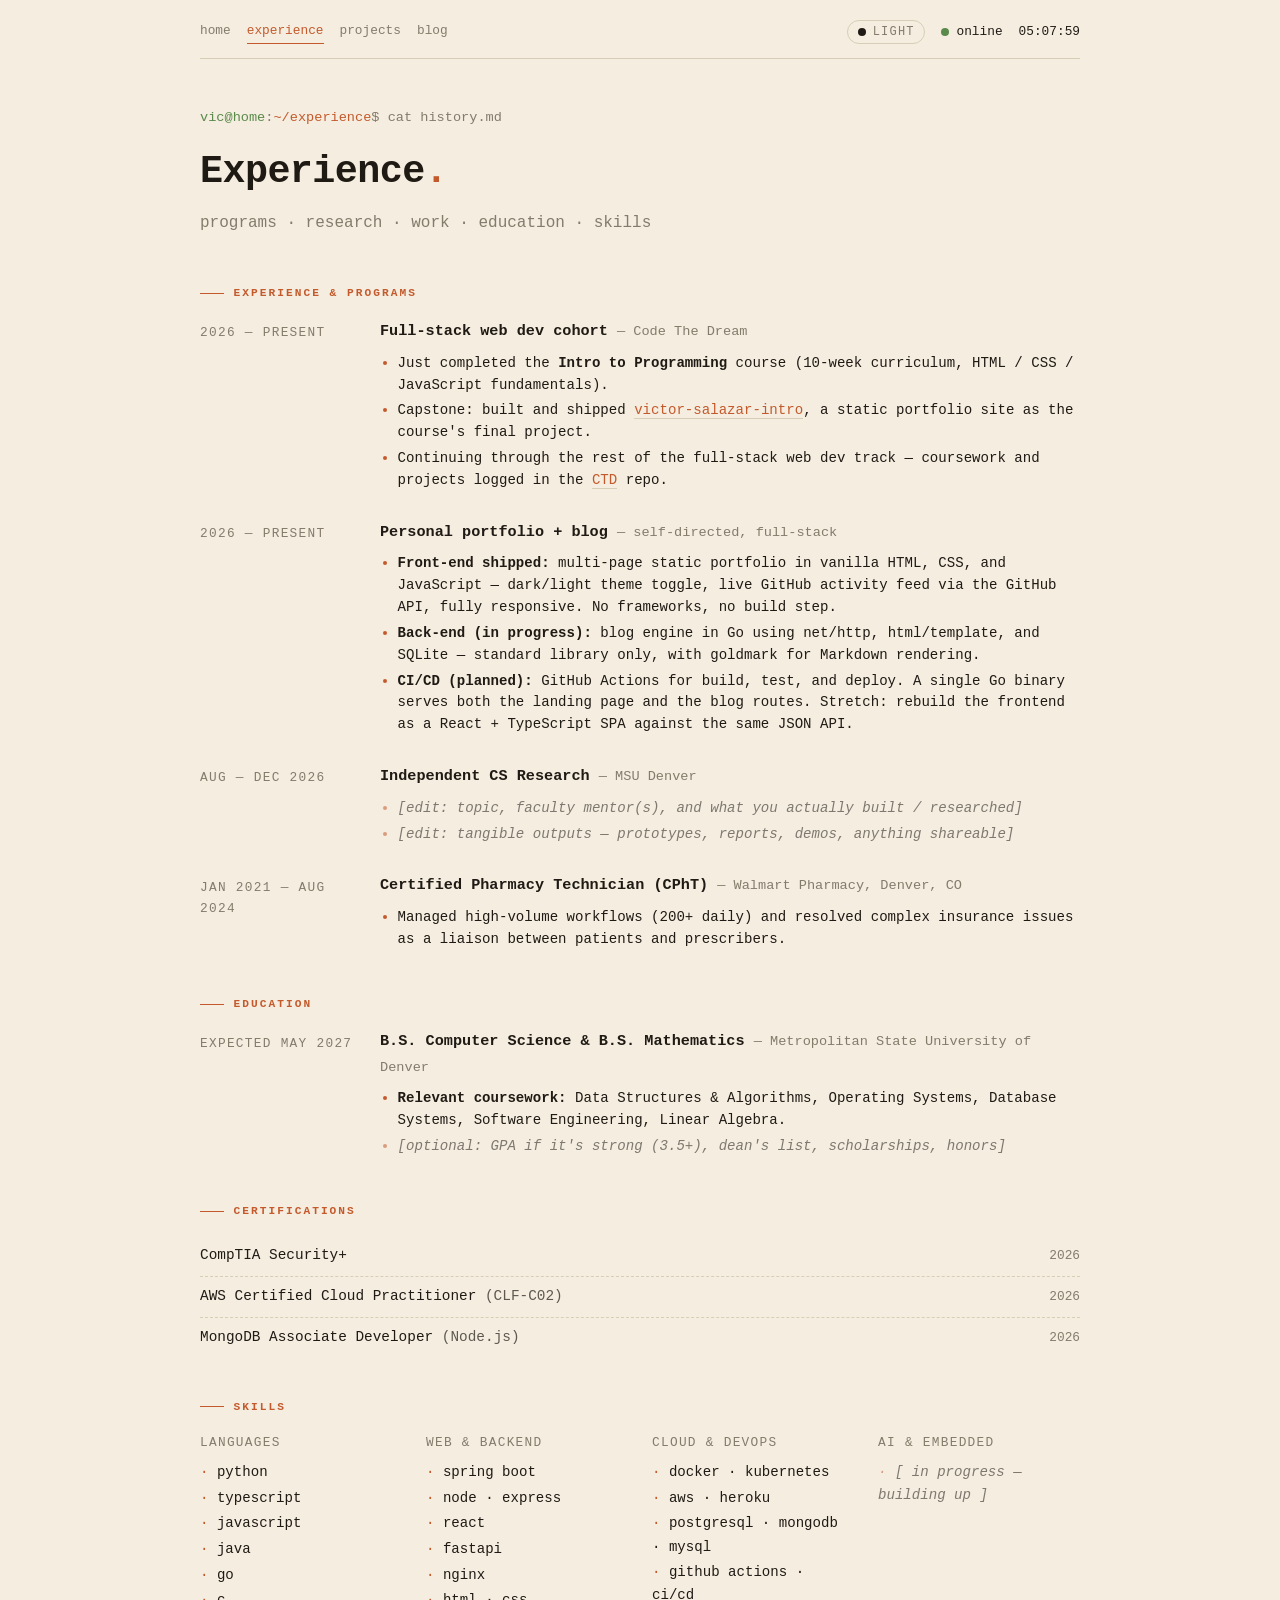
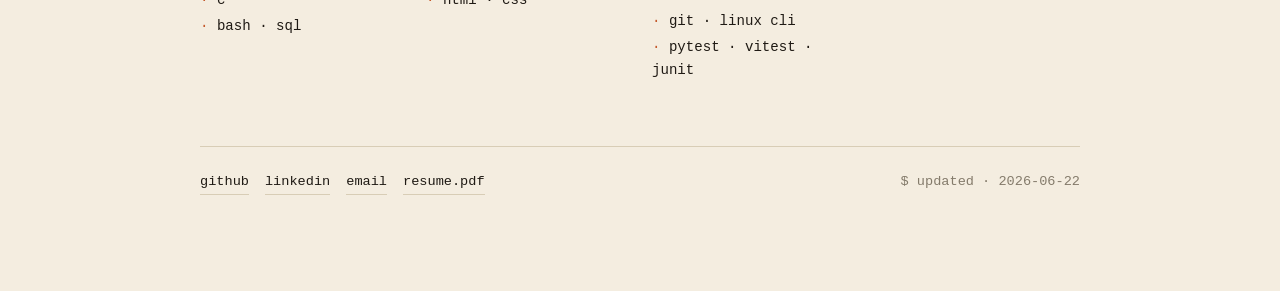
==== landing/experience.html @ f4e29e1d "feat(deploy): ship seed + post binaries and landing pages on every deploy Three additions to the dep" ====
<!doctype html>
<html lang="en">
<head>
<meta charset="utf-8">
<meta name="viewport" content="width=device-width,initial-scale=1">
<title>Victor Salazar — experience</title>
<meta name="description" content="Victor Salazar — experience, programs, research, education, certifications, and skills.">
<script>
  (function() {
    var saved = localStorage.getItem('theme');
    var sys = window.matchMedia && window.matchMedia('(prefers-color-scheme: dark)').matches ? 'dark' : 'light';
    document.documentElement.setAttribute('data-theme', saved || sys);
  })();
</script>
<link rel="stylesheet" href="styles.css">
</head>
<body>

<div class="topbar">
  <nav class="page-nav">
    <a href="index.html">home</a>
    <a href="experience.html" class="active">experience</a>
    <a href="projects.html">projects</a>
    <a href="https://blog.vics.codes">blog</a>
  </nav>
  <div class="spacer"></div>
  <button class="toggle" id="theme-toggle"><span class="dot"></span><span id="theme-label">light</span></button>
  <span class="live">online</span>
  <span id="clock">--:--:--</span>
</div>

<main>
  <header>
    <p class="prompt-row"><span class="g">vic@home</span>:<span class="b">~/experience</span>$ cat history.md</p>
    <h1>Experience<span class="dot-end">.</span></h1>
    <p class="tagline">programs · research · work · education · skills</p>
  </header>

  <section>
    <h2>experience &amp; programs</h2>
    <div class="exp-list">

      <div class="exp-item">
        <div class="exp-when">2026 — present</div>
        <div class="exp-body">
          <div class="exp-title">Full-stack web dev cohort <span class="exp-org">— Code The Dream</span></div>
          <ul class="exp-bullets">
            <li>Just completed the <strong>Intro to Programming</strong> course (10-week curriculum, HTML / CSS / JavaScript fundamentals).</li>
            <li>Capstone: built and shipped <a href="https://github.com/victor0302/victor-salazar-intro" target="_blank" rel="noopener">victor-salazar-intro</a>, a static portfolio site as the course's final project.</li>
            <li>Continuing through the rest of the full-stack web dev track — coursework and projects logged in the <a href="https://github.com/victor0302/CTD" target="_blank" rel="noopener">CTD</a> repo.</li>
          </ul>
        </div>
      </div>

      <div class="exp-item">
        <div class="exp-when">2026 — present</div>
        <div class="exp-body">
          <div class="exp-title">Personal portfolio + blog <span class="exp-org">— self-directed, full-stack</span></div>
          <ul class="exp-bullets">
            <li><strong>Front-end shipped:</strong> multi-page static portfolio in vanilla HTML, CSS, and JavaScript — dark/light theme toggle, live GitHub activity feed via the GitHub API, fully responsive. No frameworks, no build step.</li>
            <li><strong>Back-end (in progress):</strong> blog engine in Go using <code>net/http</code>, <code>html/template</code>, and SQLite — standard library only, with goldmark for Markdown rendering.</li>
            <li><strong>CI/CD (planned):</strong> GitHub Actions for build, test, and deploy. A single Go binary serves both the landing page and the blog routes. Stretch: rebuild the frontend as a React + TypeScript SPA against the same JSON API.</li>
          </ul>
        </div>
      </div>

      <div class="exp-item">
        <div class="exp-when">Aug — Dec 2026</div>
        <div class="exp-body">
          <div class="exp-title">Independent CS Research <span class="exp-org">— MSU Denver</span></div>
          <ul class="exp-bullets">
            <li class="placeholder">[edit: topic, faculty mentor(s), and what you actually built / researched]</li>
            <li class="placeholder">[edit: tangible outputs — prototypes, reports, demos, anything shareable]</li>
          </ul>
        </div>
      </div>

      <div class="exp-item">
        <div class="exp-when">Jan 2021 — Aug 2024</div>
        <div class="exp-body">
          <div class="exp-title">Certified Pharmacy Technician (CPhT) <span class="exp-org">— Walmart Pharmacy, Denver, CO</span></div>
          <ul class="exp-bullets">
            <li>Managed high-volume workflows (200+ daily) and resolved complex insurance issues as a liaison between patients and prescribers.</li>
          </ul>
        </div>
      </div>

    </div>
  </section>

  <section>
    <h2>education</h2>
    <div class="exp-list">
      <div class="exp-item">
        <div class="exp-when">expected May 2027</div>
        <div class="exp-body">
          <div class="exp-title">B.S. Computer Science &amp; B.S. Mathematics <span class="exp-org">— Metropolitan State University of Denver</span></div>
          <ul class="exp-bullets">
            <li><strong>Relevant coursework:</strong> Data Structures &amp; Algorithms, Operating Systems, Database Systems, Software Engineering, Linear Algebra.</li>
            <li class="placeholder">[optional: GPA if it's strong (3.5+), dean's list, scholarships, honors]</li>
          </ul>
        </div>
      </div>
    </div>
  </section>

  <section>
    <h2>certifications</h2>
    <ul class="cert-list">
      <li>
        <span>CompTIA Security+</span>
        <span class="when">2026</span>
      </li>
      <li>
        <span>AWS Certified Cloud Practitioner <span style="opacity:.7;">(CLF-C02)</span></span>
        <span class="when">2026</span>
      </li>
      <li>
        <span>MongoDB Associate Developer <span style="opacity:.7;">(Node.js)</span></span>
        <span class="when">2026</span>
      </li>
    </ul>
  </section>

  <section>
    <h2>skills</h2>
    <div class="skills-grid">
      <div class="skill-col">
        <h3>languages</h3>
        <ul>
          <li>python</li>
          <li>typescript</li>
          <li>javascript</li>
          <li>java</li>
          <li>go</li>
          <li>c</li>
          <li>bash · sql</li>
        </ul>
      </div>
      <div class="skill-col">
        <h3>web &amp; backend</h3>
        <ul>
          <li>spring boot</li>
          <li>node · express</li>
          <li>react</li>
          <li>fastapi</li>
          <li>nginx</li>
          <li>html · css</li>
        </ul>
      </div>
      <div class="skill-col">
        <h3>cloud &amp; devops</h3>
        <ul>
          <li>docker · kubernetes</li>
          <li>aws · heroku</li>
          <li>postgresql · mongodb · mysql</li>
          <li>github actions · ci/cd</li>
          <li>git · linux cli</li>
          <li>pytest · vitest · junit</li>
        </ul>
      </div>
      <div class="skill-col">
        <h3>ai &amp; embedded</h3>
        <ul>
          <li class="placeholder">[ in progress — building up ]</li>
        </ul>
      </div>
    </div>
  </section>

  <footer>
    <a href="https://github.com/victor0302" target="_blank" rel="noopener">github</a>
    <a href="#">linkedin</a>
    <a href="mailto:victorsalazar.01.vv@gmail.com">email</a>
    <a href="#">resume.pdf</a>
    <span style="margin-left:auto;">$ updated · 2026-06-22</span>
  </footer>
</main>

<script src="shared.js"></script>
</body>
</html>
---- landing/styles.css ----
:root {
  --bg: #f4ede0; --panel: #eee5d3;
  --fg: #1f1a14; --dim: #847b6b; --rule: #d8cdb6;
  --accent: #c45a2c; --green: #5a8a4a;
  --hash: #8a4ab0;
  --c-python:#3a7bb8; --c-go:#00928b; --c-bash:#5a8a4a;
  --c-web:#c95a2c; --c-sec:#8a4ab0; --c-misc:#b88a1c;
  --c-java:#a06640; --c-c:#6a737d;
}
[data-theme="dark"] {
  --bg: #000000; --panel: #141414;
  --fg: #ece2cf; --dim: #8a7e6e; --rule: #262626;
  --accent: #e07b5a; --green: #8eb86c;
  --hash: #b58ad8;
  --c-python:#5a9bd8; --c-go:#2dc3bb; --c-bash:#8eb86c;
  --c-web:#e07b5a; --c-sec:#b58ad8; --c-misc:#e6c060;
  --c-java:#c08560; --c-c:#9099a3;
}
* { box-sizing: border-box; }
html, body { margin: 0; padding: 0; }
body {
  background: var(--bg); color: var(--fg);
  font-family: "JetBrains Mono","IBM Plex Mono",ui-monospace,monospace;
  font-size: 14px; line-height: 1.65;
  min-height: 100vh; padding: 1.25rem 1.5rem 6rem;
  transition: background-color .25s ease, color .25s ease;
}

/* ─── topbar ─────────────────────────────────────────────────── */
.topbar {
  max-width: 880px; margin: 0 auto 3rem;
  display: flex; align-items: center; gap: 1rem; flex-wrap: wrap;
  font-size: .8rem; color: var(--dim);
  border-bottom: 1px solid var(--rule); padding-bottom: .85rem;
}
.topbar a { color: var(--dim); text-decoration: none; }
.topbar a:hover { color: var(--accent); }
.topbar .spacer { flex: 1; }

.page-nav { display: flex; gap: 1rem; }
.page-nav a {
  border-bottom: 1px solid transparent;
  padding-bottom: 1px;
  transition: color .15s ease, border-color .15s ease;
}
.page-nav a:hover { color: var(--fg); }
.page-nav a.active {
  color: var(--accent);
  border-color: var(--accent);
}

.live { display: inline-flex; align-items: center; gap: .45rem; color: var(--fg); font-weight: 500; }
.live::before {
  content:""; width:8px; height:8px; border-radius:50%;
  background: var(--green); animation: pulse 1.8s infinite;
}
@keyframes pulse {
  0%,100% { box-shadow: 0 0 0 0 #5a8a4a80; }
  50%     { box-shadow: 0 0 0 6px #5a8a4a00; }
}
#clock { font-variant-numeric: tabular-nums; color: var(--fg); }
.toggle {
  background: none; border: 1px solid var(--rule); color: var(--dim);
  font-family: inherit; font-size: .75rem; cursor: pointer;
  padding: .25rem .6rem; border-radius: 999px;
  text-transform: uppercase; letter-spacing: .1em;
}
.toggle:hover { border-color: var(--accent); color: var(--accent); }
.toggle .dot {
  display: inline-block; width: 8px; height: 8px; border-radius: 50%;
  background: var(--fg); margin-right: .45rem; transform: translateY(1px);
}
[data-theme="dark"] .toggle .dot { background: var(--bg); border: 1px solid var(--fg); }

@media (max-width: 600px) {
  .topbar .live, .topbar #clock { display: none; }
}

main { max-width: 880px; margin: 0 auto; }

/* ─── header / hero ──────────────────────────────────────────── */
header { margin-bottom: 3rem; }
.prompt-row {
  color: var(--dim); font-size: .85rem; margin-bottom: .75rem;
}
.prompt-row .g { color: var(--green); }
.prompt-row .b { color: var(--accent); }
h1 {
  font-size: clamp(2rem, 5vw, 2.4rem);
  font-weight: 700; margin: 0 0 .35rem;
  letter-spacing: -.015em;
}
h1 .dot-end { color: var(--accent); }
.tagline {
  color: var(--dim); font-size: 1rem; margin: 0;
}

/* ─── sections ───────────────────────────────────────────────── */
section { margin: 2.5rem 0; }
h2 {
  font-size: .7rem; text-transform: uppercase; letter-spacing: .18em;
  color: var(--accent); margin: 0 0 1rem;
  display: flex; align-items: center; gap: .6rem;
}
h2::before { content: ""; width: 1.5rem; height: 1px; background: var(--accent); }
h2 .count { color: var(--dim); margin-left: auto; font-weight: 400; }
h3 {
  font-size: .8rem; color: var(--dim); margin: 0 0 .5rem;
  font-weight: 500; text-transform: uppercase; letter-spacing: .1em;
}

/* ─── intro paragraph(s) ─────────────────────────────────────── */
.intro p {
  font-size: 1rem; max-width: 60ch;
  margin: 0 0 1rem;
}

/* Inline body links (intro + experience bullets) — overrides default blue */
.intro a,
.exp-bullets a {
  color: var(--accent);
  text-decoration: none;
  border-bottom: 1px solid var(--rule);
  transition: border-color .15s ease;
}
.intro a:hover,
.exp-bullets a:hover { border-color: var(--accent); }

/* ─── at-a-glance facts panel ────────────────────────────────── */
.facts {
  background: var(--panel);
  border: 1px solid var(--rule); border-radius: 6px;
  padding: 1rem 1.25rem;
  display: grid; gap: .45rem;
}
.facts .row {
  display: grid; grid-template-columns: 6rem 1fr;
  gap: 1rem; align-items: baseline;
  font-size: .9rem;
}
.facts .k {
  color: var(--dim);
  font-size: .75rem; text-transform: uppercase; letter-spacing: .1em;
}
.facts .v { color: var(--fg); }
.facts .v.green { color: var(--green); font-weight: 500; }

/* ─── link cards (home → deeper pages) ───────────────────────── */
.links-grid {
  display: grid; gap: .75rem;
  grid-template-columns: 1fr;
}
@media (min-width: 600px) {
  .links-grid { grid-template-columns: 1fr 1fr 1fr; }
}
.link-card {
  display: block;
  text-decoration: none; color: inherit;
  background: var(--panel);
  border: 1px solid var(--rule); border-radius: 6px;
  padding: 1rem 1.1rem;
  transition: border-color .15s ease, transform .15s ease;
}
.link-card:hover {
  border-color: var(--accent);
  transform: translateY(-2px);
}
.link-card .num {
  color: var(--accent); font-size: .75rem;
  font-weight: 500; letter-spacing: .1em;
}
.link-card .title {
  display: block; color: var(--fg);
  font-size: 1rem; font-weight: 600; margin: .2rem 0 .25rem;
}
.link-card .desc {
  display: block; color: var(--dim); font-size: .8rem;
}

/* ─── experience page ────────────────────────────────────────── */
.exp-list { display: grid; gap: 1.5rem; }
.exp-item {
  display: grid; gap: .75rem;
  grid-template-columns: 1fr;
}
@media (min-width: 640px) {
  .exp-item { grid-template-columns: 10rem 1fr; gap: 1.25rem; }
}
.exp-when {
  color: var(--dim); font-size: .8rem;
  text-transform: uppercase; letter-spacing: .1em;
  padding-top: .2rem;
}
.exp-body { min-width: 0; }
.exp-title {
  color: var(--fg); font-size: .95rem; font-weight: 600;
  margin-bottom: .15rem;
}
.exp-org {
  color: var(--dim); font-weight: 400;
  font-size: .85rem;
}
.exp-bullets {
  margin: .55rem 0 0; padding: 0 0 0 1.1rem;
  font-size: .88rem; color: var(--fg);
  line-height: 1.55;
}
.exp-bullets li { margin: .25rem 0; }
.exp-bullets li::marker { color: var(--accent); }

.cert-list {
  list-style: none; padding: 0; margin: 0;
  display: grid; gap: 0;
}
.cert-list li {
  display: flex; justify-content: space-between;
  align-items: baseline; gap: 1rem;
  padding: .5rem 0;
  border-bottom: 1px dashed var(--rule);
  font-size: .9rem;
}
.cert-list li:last-child { border-bottom: none; }
.cert-list li .when { color: var(--dim); font-size: .8rem; }

.skills-grid {
  display: grid; gap: 1.5rem;
  grid-template-columns: 1fr;
}
@media (min-width: 600px) {
  .skills-grid { grid-template-columns: repeat(2, 1fr); }
}
@media (min-width: 880px) {
  .skills-grid { grid-template-columns: repeat(4, 1fr); }
}
.skill-col ul {
  list-style: none; padding: 0; margin: 0;
  display: grid; gap: .15rem;
  font-size: .88rem;
}
.skill-col ul li::before {
  content: "· "; color: var(--accent);
}

.placeholder { opacity: .55; font-style: italic; }

/* ─── git log (projects page) ────────────────────────────────── */
.gitlog {
  background: var(--panel);
  border: 1px solid var(--rule);
  border-radius: 6px;
  padding: 1rem 1.25rem;
  font-size: .85rem;
  overflow-x: auto;
}
.gitlog .head {
  color: var(--dim); margin-bottom: .5rem;
  border-bottom: 1px dashed var(--rule); padding-bottom: .5rem;
}
.gitlog .head .b { color: var(--accent); }
.gitlog .row {
  display: grid;
  grid-template-columns: 5.5rem 4.5rem 1fr;
  gap: 1rem;
  padding: .25rem 0;
  white-space: nowrap;
}
@media (max-width: 600px) {
  .gitlog .row { grid-template-columns: 5rem 1fr; }
  .gitlog .ago { display: none; }
}
.gitlog .hash { color: var(--hash); }
.gitlog .ago  { color: var(--dim); font-size: .8rem; }
.gitlog .msg {
  color: var(--fg);
  white-space: normal;
  overflow: hidden; text-overflow: ellipsis;
}
.gitlog .msg .verb { color: var(--accent); font-weight: 500; }
.gitlog .msg a { color: inherit; text-decoration: underline; text-decoration-color: var(--rule); }
.gitlog .msg a:hover { color: var(--accent); text-decoration-color: var(--accent); }
.gitlog .tag {
  color: var(--green); font-size: .75rem; margin-left: .5rem;
}

/* ─── work table ─────────────────────────────────────────────── */
.table-wrap { overflow-x: auto; }
table.work {
  width: 100%; border-collapse: collapse; font-size: .9rem;
}
table.work th, table.work td {
  text-align: left; padding: .65rem .75rem;
  border-bottom: 1px solid var(--rule);
  vertical-align: middle;
}
table.work th {
  font-size: .68rem; font-weight: 500; color: var(--dim);
  text-transform: uppercase; letter-spacing: .12em;
}
table.work tr { transition: background .15s ease; }
table.work tbody tr:hover { background: var(--panel); }
table.work td.year { color: var(--dim); width: 3.5rem; }
table.work td.name a {
  color: var(--fg); text-decoration: none;
  border-bottom: 1px solid transparent;
}
table.work td.name a:hover { color: var(--accent); border-color: var(--accent); }
.pill {
  font-size: .65rem; text-transform: uppercase; letter-spacing: .12em;
  padding: .12rem .5rem; border-radius: 3px;
  color: #fff; font-weight: 600; display: inline-block;
}
td.stack .pill.python { background: var(--c-python); }
td.stack .pill.go     { background: var(--c-go); }
td.stack .pill.bash   { background: var(--c-bash); }
td.stack .pill.web    { background: var(--c-web); }
td.stack .pill.sec    { background: var(--c-sec); }
td.stack .pill.misc   { background: var(--c-misc); color: #1f1a14; }
td.stack .pill.java   { background: var(--c-java); }
td.stack .pill.c      { background: var(--c-c); }
.status {
  font-size: .65rem; text-transform: uppercase; letter-spacing: .1em;
  padding: .12rem .5rem; border-radius: 3px;
  border: 1px solid var(--rule); color: var(--dim);
  display: inline-block;
}
.status.shipped { color: var(--green); border-color: var(--green); }
.status.wip { color: var(--accent); border-color: var(--accent); }
td.loc { color: var(--dim); font-variant-numeric: tabular-nums; }

/* ─── footer ─────────────────────────────────────────────────── */
footer {
  margin-top: 4rem; padding-top: 1.5rem;
  border-top: 1px solid var(--rule);
  display: flex; gap: 1rem; color: var(--dim);
  font-size: .85rem; flex-wrap: wrap;
}
footer a { color: var(--fg); text-decoration: none; border-bottom: 1px solid var(--rule); }
footer a:hover { color: var(--accent); border-color: var(--accent); }
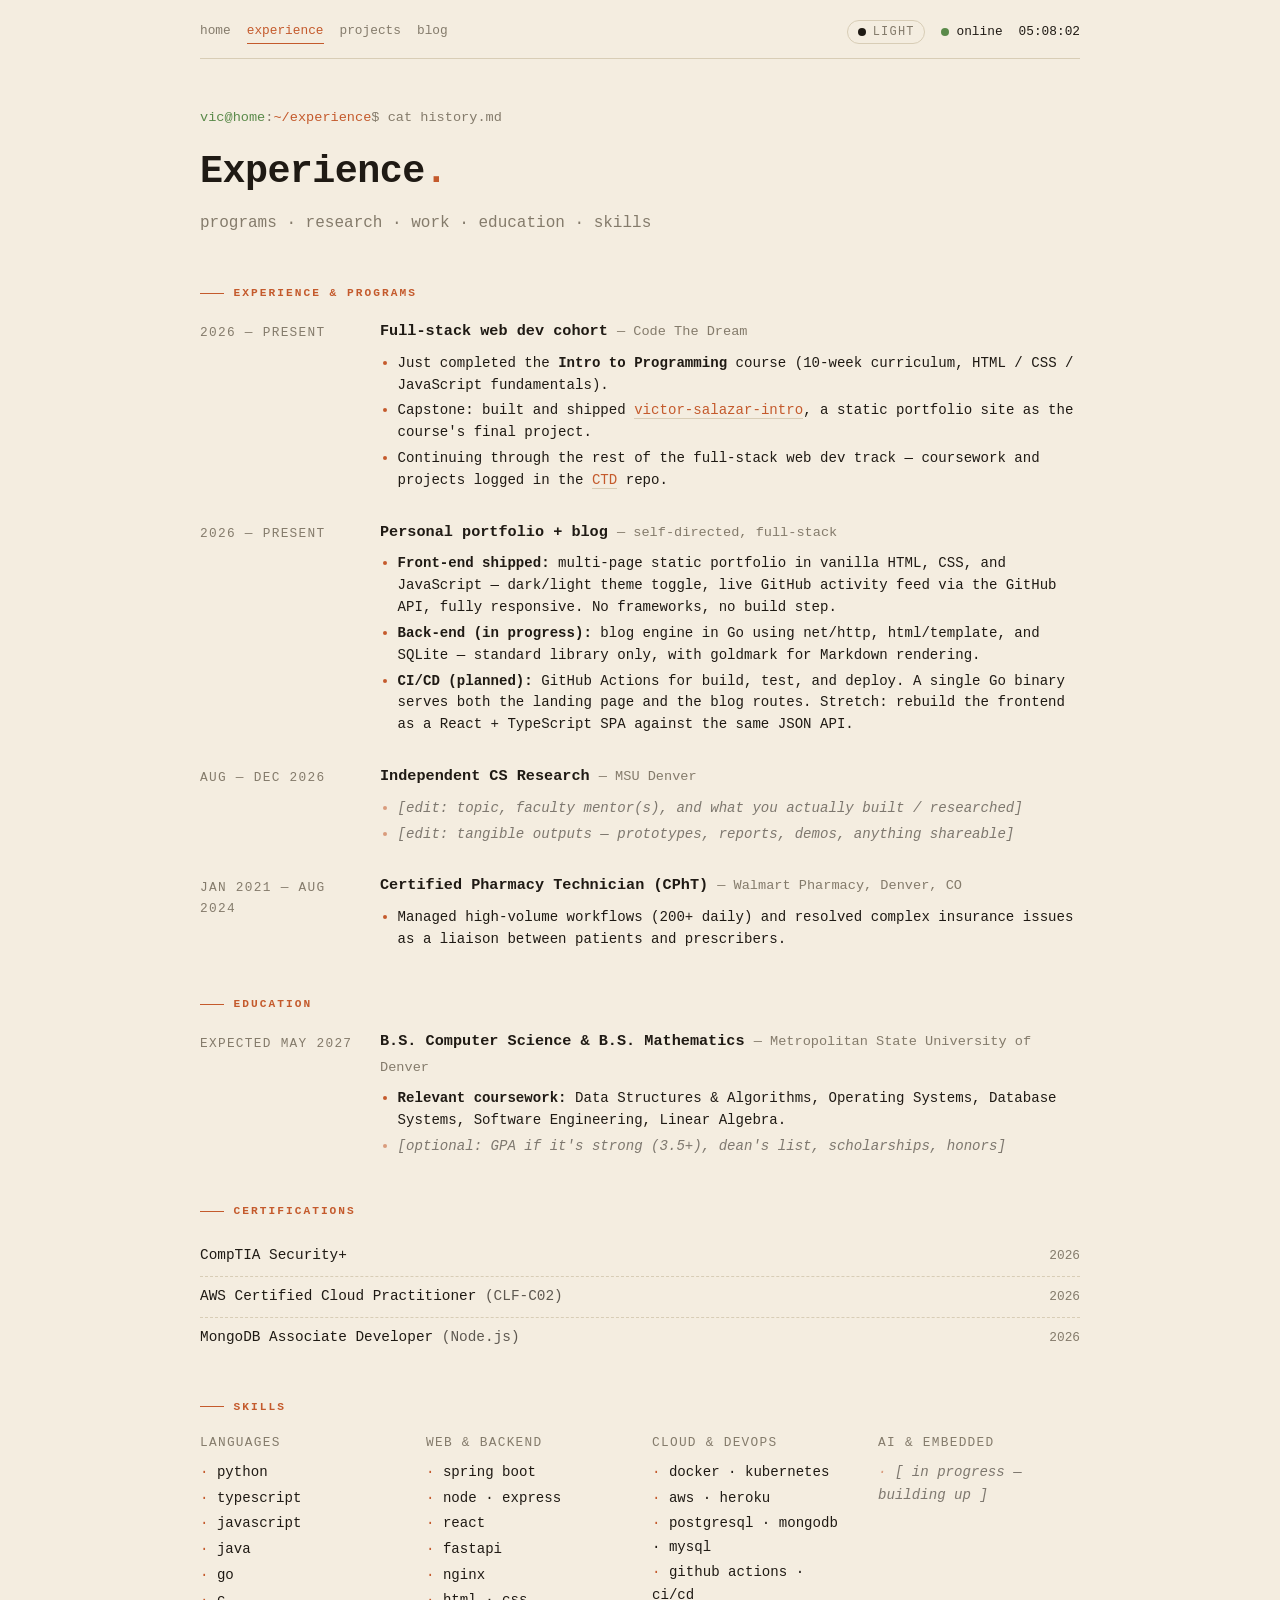
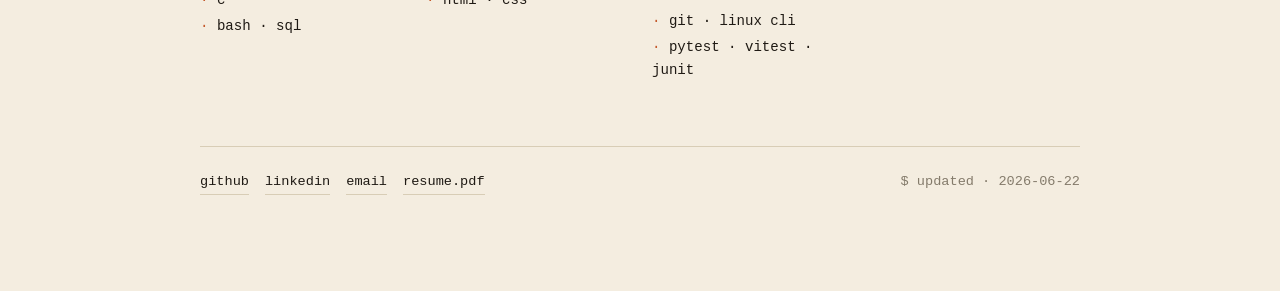
==== commit 1f973c83: "feat(landing): clean URLs (drop .html from nav + link cards) - Updates the nav row and link cards in" ====
--- a/landing/experience.html
+++ b/landing/experience.html
@@ -18,9 +18,9 @@
 
 <div class="topbar">
   <nav class="page-nav">
-    <a href="index.html">home</a>
-    <a href="experience.html" class="active">experience</a>
-    <a href="projects.html">projects</a>
+    <a href="/">home</a>
+    <a href="/experience" class="active">experience</a>
+    <a href="/projects">projects</a>
     <a href="https://blog.vics.codes">blog</a>
   </nav>
   <div class="spacer"></div>
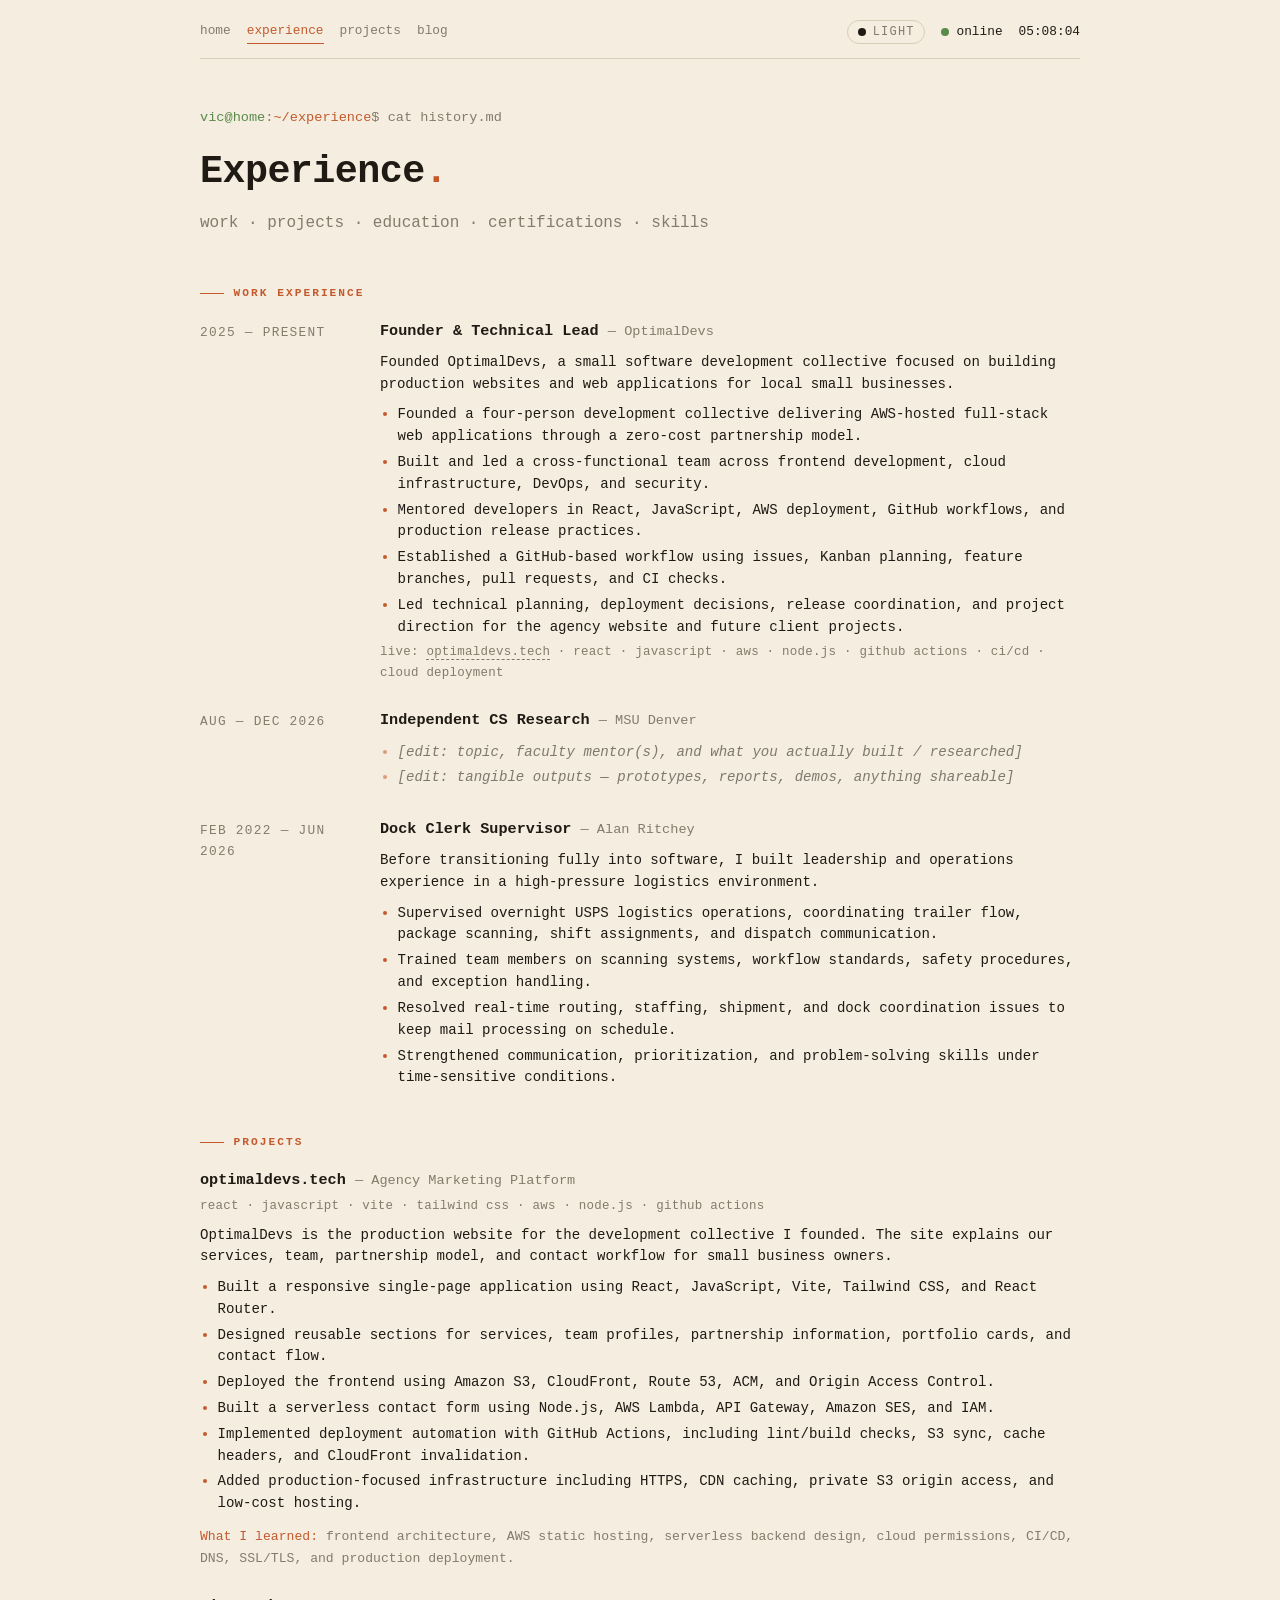
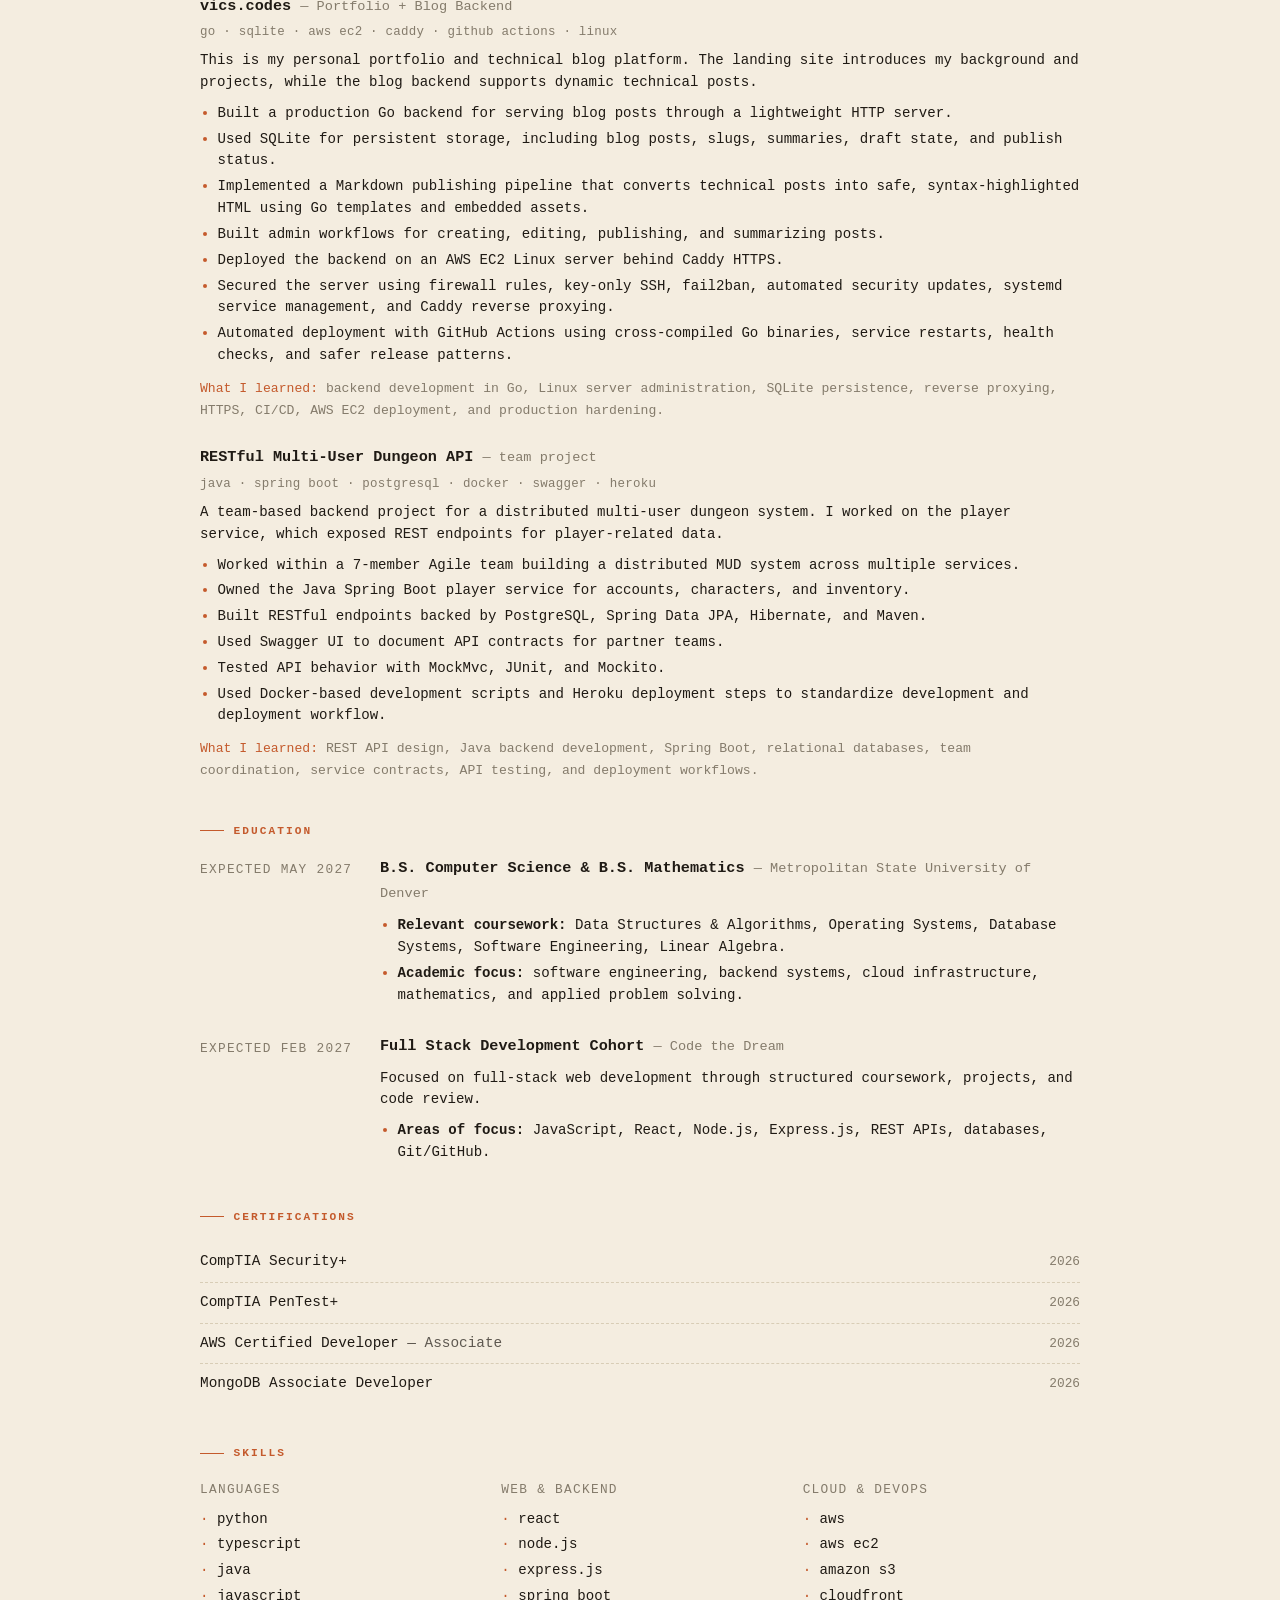
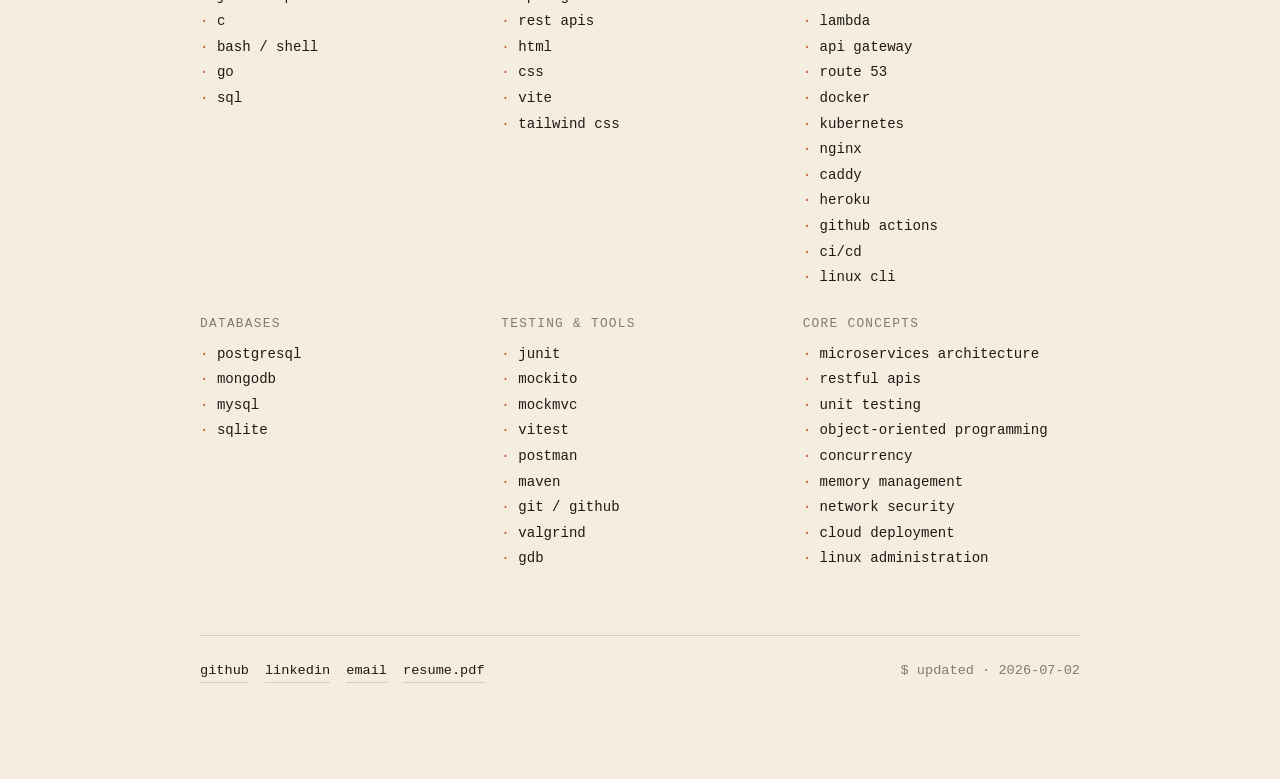
==== commit b47e0626: "content(landing): restructure experience page into work + projects sections Split the previous "expe" ====
--- a/landing/experience.html
+++ b/landing/experience.html
@@ -4,7 +4,7 @@
 <meta charset="utf-8">
 <meta name="viewport" content="width=device-width,initial-scale=1">
 <title>Victor Salazar — experience</title>
-<meta name="description" content="Victor Salazar — experience, programs, research, education, certifications, and skills.">
+<meta name="description" content="Victor Salazar — work, projects, education, certifications, and skills.">
 <script>
   (function() {
     var saved = localStorage.getItem('theme');
@@ -33,34 +33,26 @@
   <header>
     <p class="prompt-row"><span class="g">vic@home</span>:<span class="b">~/experience</span>$ cat history.md</p>
     <h1>Experience<span class="dot-end">.</span></h1>
-    <p class="tagline">programs · research · work · education · skills</p>
+    <p class="tagline">work · projects · education · certifications · skills</p>
   </header>
 
   <section>
-    <h2>experience &amp; programs</h2>
+    <h2>work experience</h2>
     <div class="exp-list">
 
       <div class="exp-item">
-        <div class="exp-when">2026 — present</div>
-        <div class="exp-body">
-          <div class="exp-title">Full-stack web dev cohort <span class="exp-org">— Code The Dream</span></div>
-          <ul class="exp-bullets">
-            <li>Just completed the <strong>Intro to Programming</strong> course (10-week curriculum, HTML / CSS / JavaScript fundamentals).</li>
-            <li>Capstone: built and shipped <a href="https://github.com/victor0302/victor-salazar-intro" target="_blank" rel="noopener">victor-salazar-intro</a>, a static portfolio site as the course's final project.</li>
-            <li>Continuing through the rest of the full-stack web dev track — coursework and projects logged in the <a href="https://github.com/victor0302/CTD" target="_blank" rel="noopener">CTD</a> repo.</li>
-          </ul>
-        </div>
-      </div>
-
-      <div class="exp-item">
-        <div class="exp-when">2026 — present</div>
-        <div class="exp-body">
-          <div class="exp-title">Personal portfolio + blog <span class="exp-org">— self-directed, full-stack</span></div>
-          <ul class="exp-bullets">
-            <li><strong>Front-end shipped:</strong> multi-page static portfolio in vanilla HTML, CSS, and JavaScript — dark/light theme toggle, live GitHub activity feed via the GitHub API, fully responsive. No frameworks, no build step.</li>
-            <li><strong>Back-end (in progress):</strong> blog engine in Go using <code>net/http</code>, <code>html/template</code>, and SQLite — standard library only, with goldmark for Markdown rendering.</li>
-            <li><strong>CI/CD (planned):</strong> GitHub Actions for build, test, and deploy. A single Go binary serves both the landing page and the blog routes. Stretch: rebuild the frontend as a React + TypeScript SPA against the same JSON API.</li>
-          </ul>
+        <div class="exp-when">2025 — present</div>
+        <div class="exp-body">
+          <div class="exp-title">Founder &amp; Technical Lead <span class="exp-org">— OptimalDevs</span></div>
+          <p class="exp-desc">Founded OptimalDevs, a small software development collective focused on building production websites and web applications for local small businesses.</p>
+          <ul class="exp-bullets">
+            <li>Founded a four-person development collective delivering AWS-hosted full-stack web applications through a zero-cost partnership model.</li>
+            <li>Built and led a cross-functional team across frontend development, cloud infrastructure, DevOps, and security.</li>
+            <li>Mentored developers in React, JavaScript, AWS deployment, GitHub workflows, and production release practices.</li>
+            <li>Established a GitHub-based workflow using issues, Kanban planning, feature branches, pull requests, and CI checks.</li>
+            <li>Led technical planning, deployment decisions, release coordination, and project direction for the agency website and future client projects.</li>
+          </ul>
+          <p class="exp-stack">live: <a href="https://optimaldevs.tech" target="_blank" rel="noopener">optimaldevs.tech</a> · react · javascript · aws · node.js · github actions · ci/cd · cloud deployment</p>
         </div>
       </div>
 
@@ -76,12 +68,75 @@
       </div>
 
       <div class="exp-item">
-        <div class="exp-when">Jan 2021 — Aug 2024</div>
-        <div class="exp-body">
-          <div class="exp-title">Certified Pharmacy Technician (CPhT) <span class="exp-org">— Walmart Pharmacy, Denver, CO</span></div>
-          <ul class="exp-bullets">
-            <li>Managed high-volume workflows (200+ daily) and resolved complex insurance issues as a liaison between patients and prescribers.</li>
-          </ul>
+        <div class="exp-when">Feb 2022 — Jun 2026</div>
+        <div class="exp-body">
+          <div class="exp-title">Dock Clerk Supervisor <span class="exp-org">— Alan Ritchey</span></div>
+          <p class="exp-desc">Before transitioning fully into software, I built leadership and operations experience in a high-pressure logistics environment.</p>
+          <ul class="exp-bullets">
+            <li>Supervised overnight USPS logistics operations, coordinating trailer flow, package scanning, shift assignments, and dispatch communication.</li>
+            <li>Trained team members on scanning systems, workflow standards, safety procedures, and exception handling.</li>
+            <li>Resolved real-time routing, staffing, shipment, and dock coordination issues to keep mail processing on schedule.</li>
+            <li>Strengthened communication, prioritization, and problem-solving skills under time-sensitive conditions.</li>
+          </ul>
+        </div>
+      </div>
+
+    </div>
+  </section>
+
+  <section>
+    <h2>projects</h2>
+    <div class="exp-list">
+
+      <div class="exp-item proj-item">
+        <div class="exp-body">
+          <div class="exp-title">optimaldevs.tech <span class="exp-org">— Agency Marketing Platform</span></div>
+          <p class="exp-stack">react · javascript · vite · tailwind css · aws · node.js · github actions</p>
+          <p class="exp-desc">OptimalDevs is the production website for the development collective I founded. The site explains our services, team, partnership model, and contact workflow for small business owners.</p>
+          <ul class="exp-bullets">
+            <li>Built a responsive single-page application using React, JavaScript, Vite, Tailwind CSS, and React Router.</li>
+            <li>Designed reusable sections for services, team profiles, partnership information, portfolio cards, and contact flow.</li>
+            <li>Deployed the frontend using Amazon S3, CloudFront, Route 53, ACM, and Origin Access Control.</li>
+            <li>Built a serverless contact form using Node.js, AWS Lambda, API Gateway, Amazon SES, and IAM.</li>
+            <li>Implemented deployment automation with GitHub Actions, including lint/build checks, S3 sync, cache headers, and CloudFront invalidation.</li>
+            <li>Added production-focused infrastructure including HTTPS, CDN caching, private S3 origin access, and low-cost hosting.</li>
+          </ul>
+          <p class="exp-learned"><strong>What I learned:</strong> frontend architecture, AWS static hosting, serverless backend design, cloud permissions, CI/CD, DNS, SSL/TLS, and production deployment.</p>
+        </div>
+      </div>
+
+      <div class="exp-item proj-item">
+        <div class="exp-body">
+          <div class="exp-title">vics.codes <span class="exp-org">— Portfolio + Blog Backend</span></div>
+          <p class="exp-stack">go · sqlite · aws ec2 · caddy · github actions · linux</p>
+          <p class="exp-desc">This is my personal portfolio and technical blog platform. The landing site introduces my background and projects, while the blog backend supports dynamic technical posts.</p>
+          <ul class="exp-bullets">
+            <li>Built a production Go backend for serving blog posts through a lightweight HTTP server.</li>
+            <li>Used SQLite for persistent storage, including blog posts, slugs, summaries, draft state, and publish status.</li>
+            <li>Implemented a Markdown publishing pipeline that converts technical posts into safe, syntax-highlighted HTML using Go templates and embedded assets.</li>
+            <li>Built admin workflows for creating, editing, publishing, and summarizing posts.</li>
+            <li>Deployed the backend on an AWS EC2 Linux server behind Caddy HTTPS.</li>
+            <li>Secured the server using firewall rules, key-only SSH, fail2ban, automated security updates, systemd service management, and Caddy reverse proxying.</li>
+            <li>Automated deployment with GitHub Actions using cross-compiled Go binaries, service restarts, health checks, and safer release patterns.</li>
+          </ul>
+          <p class="exp-learned"><strong>What I learned:</strong> backend development in Go, Linux server administration, SQLite persistence, reverse proxying, HTTPS, CI/CD, AWS EC2 deployment, and production hardening.</p>
+        </div>
+      </div>
+
+      <div class="exp-item proj-item">
+        <div class="exp-body">
+          <div class="exp-title">RESTful Multi-User Dungeon API <span class="exp-org">— team project</span></div>
+          <p class="exp-stack">java · spring boot · postgresql · docker · swagger · heroku</p>
+          <p class="exp-desc">A team-based backend project for a distributed multi-user dungeon system. I worked on the player service, which exposed REST endpoints for player-related data.</p>
+          <ul class="exp-bullets">
+            <li>Worked within a 7-member Agile team building a distributed MUD system across multiple services.</li>
+            <li>Owned the Java Spring Boot player service for accounts, characters, and inventory.</li>
+            <li>Built RESTful endpoints backed by PostgreSQL, Spring Data JPA, Hibernate, and Maven.</li>
+            <li>Used Swagger UI to document API contracts for partner teams.</li>
+            <li>Tested API behavior with MockMvc, JUnit, and Mockito.</li>
+            <li>Used Docker-based development scripts and Heroku deployment steps to standardize development and deployment workflow.</li>
+          </ul>
+          <p class="exp-learned"><strong>What I learned:</strong> REST API design, Java backend development, Spring Boot, relational databases, team coordination, service contracts, API testing, and deployment workflows.</p>
         </div>
       </div>
 
@@ -91,16 +146,29 @@
   <section>
     <h2>education</h2>
     <div class="exp-list">
+
       <div class="exp-item">
         <div class="exp-when">expected May 2027</div>
         <div class="exp-body">
           <div class="exp-title">B.S. Computer Science &amp; B.S. Mathematics <span class="exp-org">— Metropolitan State University of Denver</span></div>
           <ul class="exp-bullets">
             <li><strong>Relevant coursework:</strong> Data Structures &amp; Algorithms, Operating Systems, Database Systems, Software Engineering, Linear Algebra.</li>
-            <li class="placeholder">[optional: GPA if it's strong (3.5+), dean's list, scholarships, honors]</li>
-          </ul>
-        </div>
-      </div>
+            <li><strong>Academic focus:</strong> software engineering, backend systems, cloud infrastructure, mathematics, and applied problem solving.</li>
+          </ul>
+        </div>
+      </div>
+
+      <div class="exp-item">
+        <div class="exp-when">expected Feb 2027</div>
+        <div class="exp-body">
+          <div class="exp-title">Full Stack Development Cohort <span class="exp-org">— Code the Dream</span></div>
+          <p class="exp-desc">Focused on full-stack web development through structured coursework, projects, and code review.</p>
+          <ul class="exp-bullets">
+            <li><strong>Areas of focus:</strong> JavaScript, React, Node.js, Express.js, REST APIs, databases, Git/GitHub.</li>
+          </ul>
+        </div>
+      </div>
+
     </div>
   </section>
 
@@ -112,11 +180,15 @@
         <span class="when">2026</span>
       </li>
       <li>
-        <span>AWS Certified Cloud Practitioner <span style="opacity:.7;">(CLF-C02)</span></span>
-        <span class="when">2026</span>
-      </li>
-      <li>
-        <span>MongoDB Associate Developer <span style="opacity:.7;">(Node.js)</span></span>
+        <span>CompTIA PenTest+</span>
+        <span class="when">2026</span>
+      </li>
+      <li>
+        <span>AWS Certified Developer <span style="opacity:.7;">— Associate</span></span>
+        <span class="when">2026</span>
+      </li>
+      <li>
+        <span>MongoDB Associate Developer</span>
         <span class="when">2026</span>
       </li>
     </ul>
@@ -130,39 +202,83 @@
         <ul>
           <li>python</li>
           <li>typescript</li>
+          <li>java</li>
           <li>javascript</li>
-          <li>java</li>
+          <li>c</li>
+          <li>bash / shell</li>
           <li>go</li>
-          <li>c</li>
-          <li>bash · sql</li>
+          <li>sql</li>
         </ul>
       </div>
       <div class="skill-col">
         <h3>web &amp; backend</h3>
         <ul>
+          <li>react</li>
+          <li>node.js</li>
+          <li>express.js</li>
           <li>spring boot</li>
-          <li>node · express</li>
-          <li>react</li>
-          <li>fastapi</li>
+          <li>rest apis</li>
+          <li>html</li>
+          <li>css</li>
+          <li>vite</li>
+          <li>tailwind css</li>
+        </ul>
+      </div>
+      <div class="skill-col">
+        <h3>cloud &amp; devops</h3>
+        <ul>
+          <li>aws</li>
+          <li>aws ec2</li>
+          <li>amazon s3</li>
+          <li>cloudfront</li>
+          <li>lambda</li>
+          <li>api gateway</li>
+          <li>route 53</li>
+          <li>docker</li>
+          <li>kubernetes</li>
           <li>nginx</li>
-          <li>html · css</li>
-        </ul>
-      </div>
-      <div class="skill-col">
-        <h3>cloud &amp; devops</h3>
-        <ul>
-          <li>docker · kubernetes</li>
-          <li>aws · heroku</li>
-          <li>postgresql · mongodb · mysql</li>
-          <li>github actions · ci/cd</li>
-          <li>git · linux cli</li>
-          <li>pytest · vitest · junit</li>
-        </ul>
-      </div>
-      <div class="skill-col">
-        <h3>ai &amp; embedded</h3>
-        <ul>
-          <li class="placeholder">[ in progress — building up ]</li>
+          <li>caddy</li>
+          <li>heroku</li>
+          <li>github actions</li>
+          <li>ci/cd</li>
+          <li>linux cli</li>
+        </ul>
+      </div>
+      <div class="skill-col">
+        <h3>databases</h3>
+        <ul>
+          <li>postgresql</li>
+          <li>mongodb</li>
+          <li>mysql</li>
+          <li>sqlite</li>
+        </ul>
+      </div>
+      <div class="skill-col">
+        <h3>testing &amp; tools</h3>
+        <ul>
+          <li>junit</li>
+          <li>mockito</li>
+          <li>mockmvc</li>
+          <li>vitest</li>
+          <li>postman</li>
+          <li>maven</li>
+          <li>git / github</li>
+          <li>valgrind</li>
+          <li>gdb</li>
+        </ul>
+      </div>
+      <div class="skill-col">
+        <h3>core concepts</h3>
+        <ul>
+          <li>microservices architecture</li>
+          <li>restful apis</li>
+          <li>unit testing</li>
+          <li>object-oriented programming</li>
+          <li>concurrency</li>
+          <li>memory management</li>
+          <li>network security</li>
+          <li>cloud deployment</li>
+          <li>linux administration</li>
         </ul>
       </div>
     </div>
@@ -170,10 +286,10 @@
 
   <footer>
     <a href="https://github.com/victor0302" target="_blank" rel="noopener">github</a>
-    <a href="#">linkedin</a>
+    <a href="https://linkedin.com/in/victorsalazarrosales" target="_blank" rel="noopener">linkedin</a>
     <a href="mailto:victorsalazar.01.vv@gmail.com">email</a>
     <a href="#">resume.pdf</a>
-    <span style="margin-left:auto;">$ updated · 2026-06-22</span>
+    <span style="margin-left:auto;">$ updated · 2026-07-02</span>
   </footer>
 </main>
 
--- a/landing/styles.css
+++ b/landing/styles.css
@@ -208,6 +208,27 @@
 .exp-bullets li { margin: .25rem 0; }
 .exp-bullets li::marker { color: var(--accent); }
 
+.exp-desc {
+  margin: .5rem 0 0;
+  font-size: .88rem; color: var(--fg);
+  line-height: 1.55;
+}
+.exp-stack {
+  margin: .2rem 0 0;
+  font-size: .78rem; color: var(--dim);
+  letter-spacing: .02em;
+}
+.exp-stack a { color: var(--dim); border-bottom: 1px dashed var(--dim); text-decoration: none; }
+.exp-stack a:hover { color: var(--accent); border-color: var(--accent); }
+.exp-learned {
+  margin: .7rem 0 0;
+  font-size: .82rem; color: var(--dim);
+}
+.exp-learned strong { color: var(--accent); font-weight: 500; }
+@media (min-width: 640px) {
+  .exp-item.proj-item { grid-template-columns: 1fr; }
+}
+
 .cert-list {
   list-style: none; padding: 0; margin: 0;
   display: grid; gap: 0;
@@ -230,7 +251,7 @@
   .skills-grid { grid-template-columns: repeat(2, 1fr); }
 }
 @media (min-width: 880px) {
-  .skills-grid { grid-template-columns: repeat(4, 1fr); }
+  .skills-grid { grid-template-columns: repeat(3, 1fr); }
 }
 .skill-col ul {
   list-style: none; padding: 0; margin: 0;
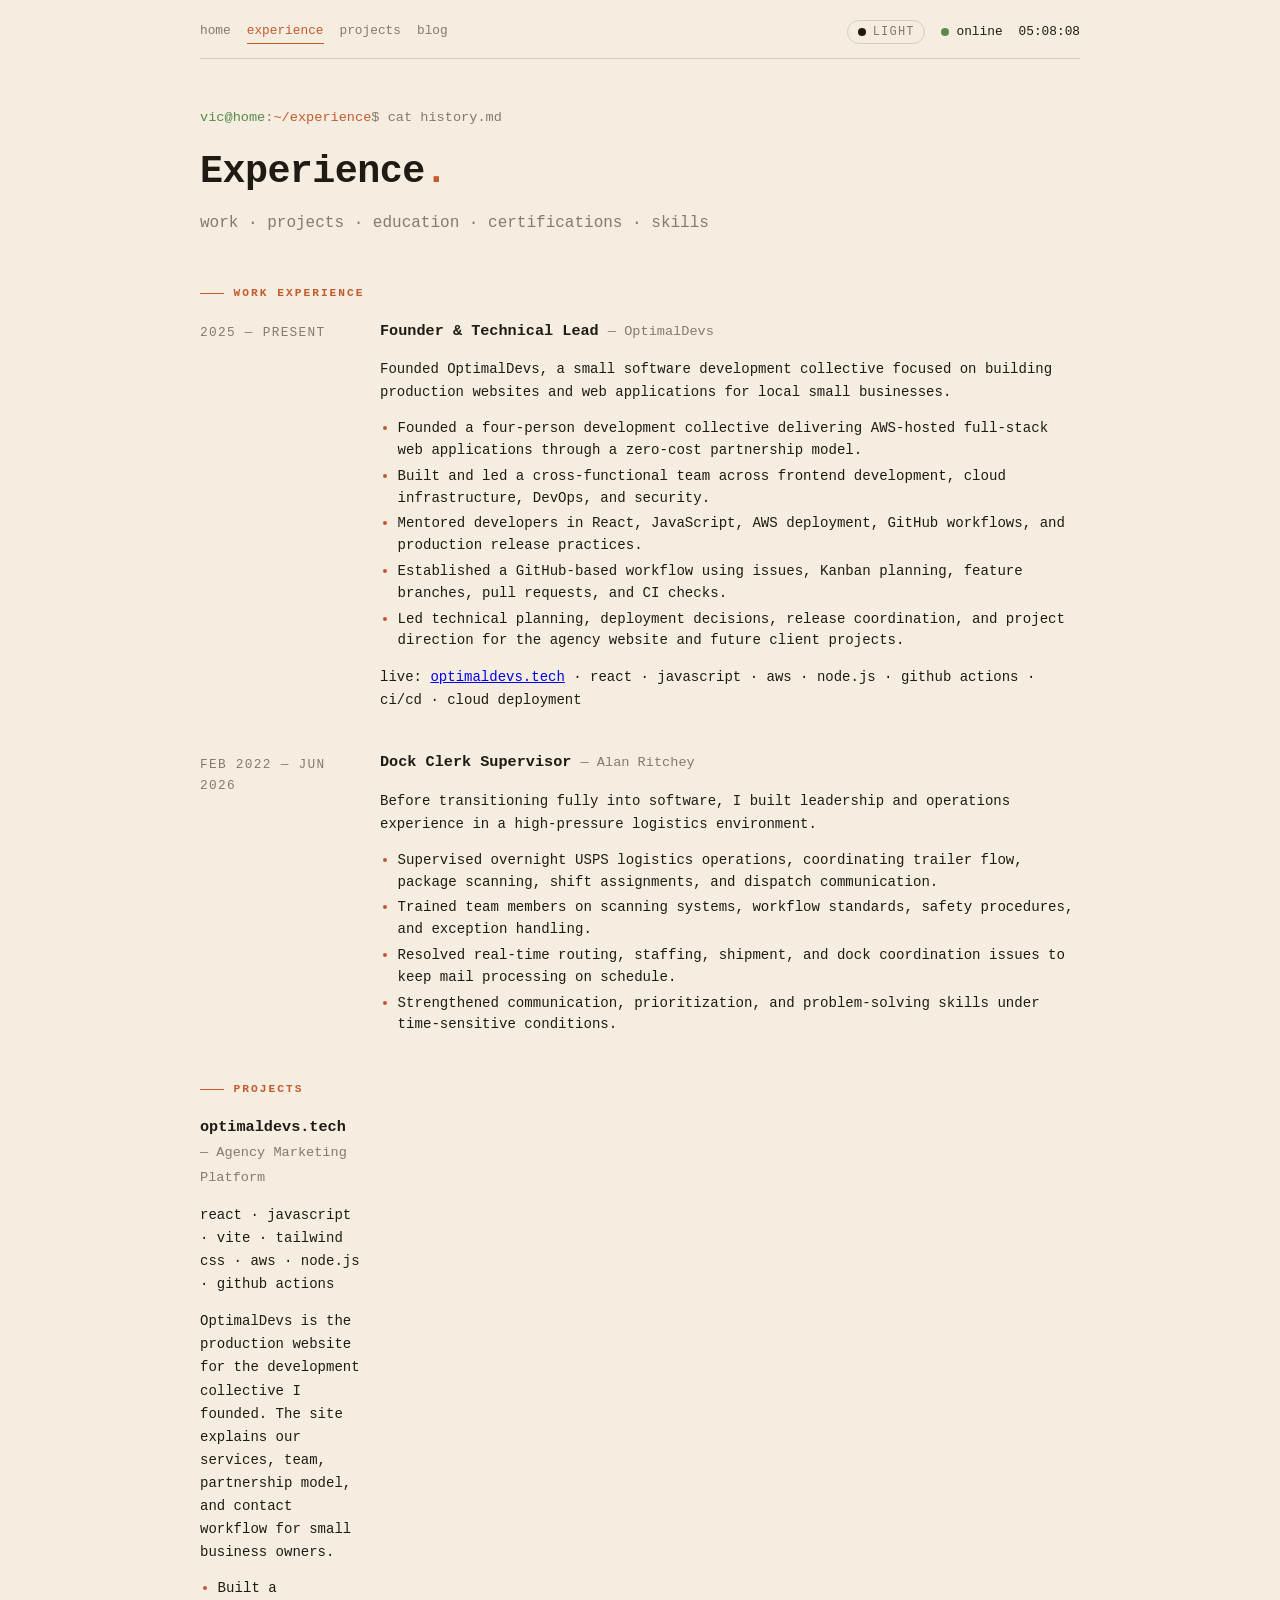
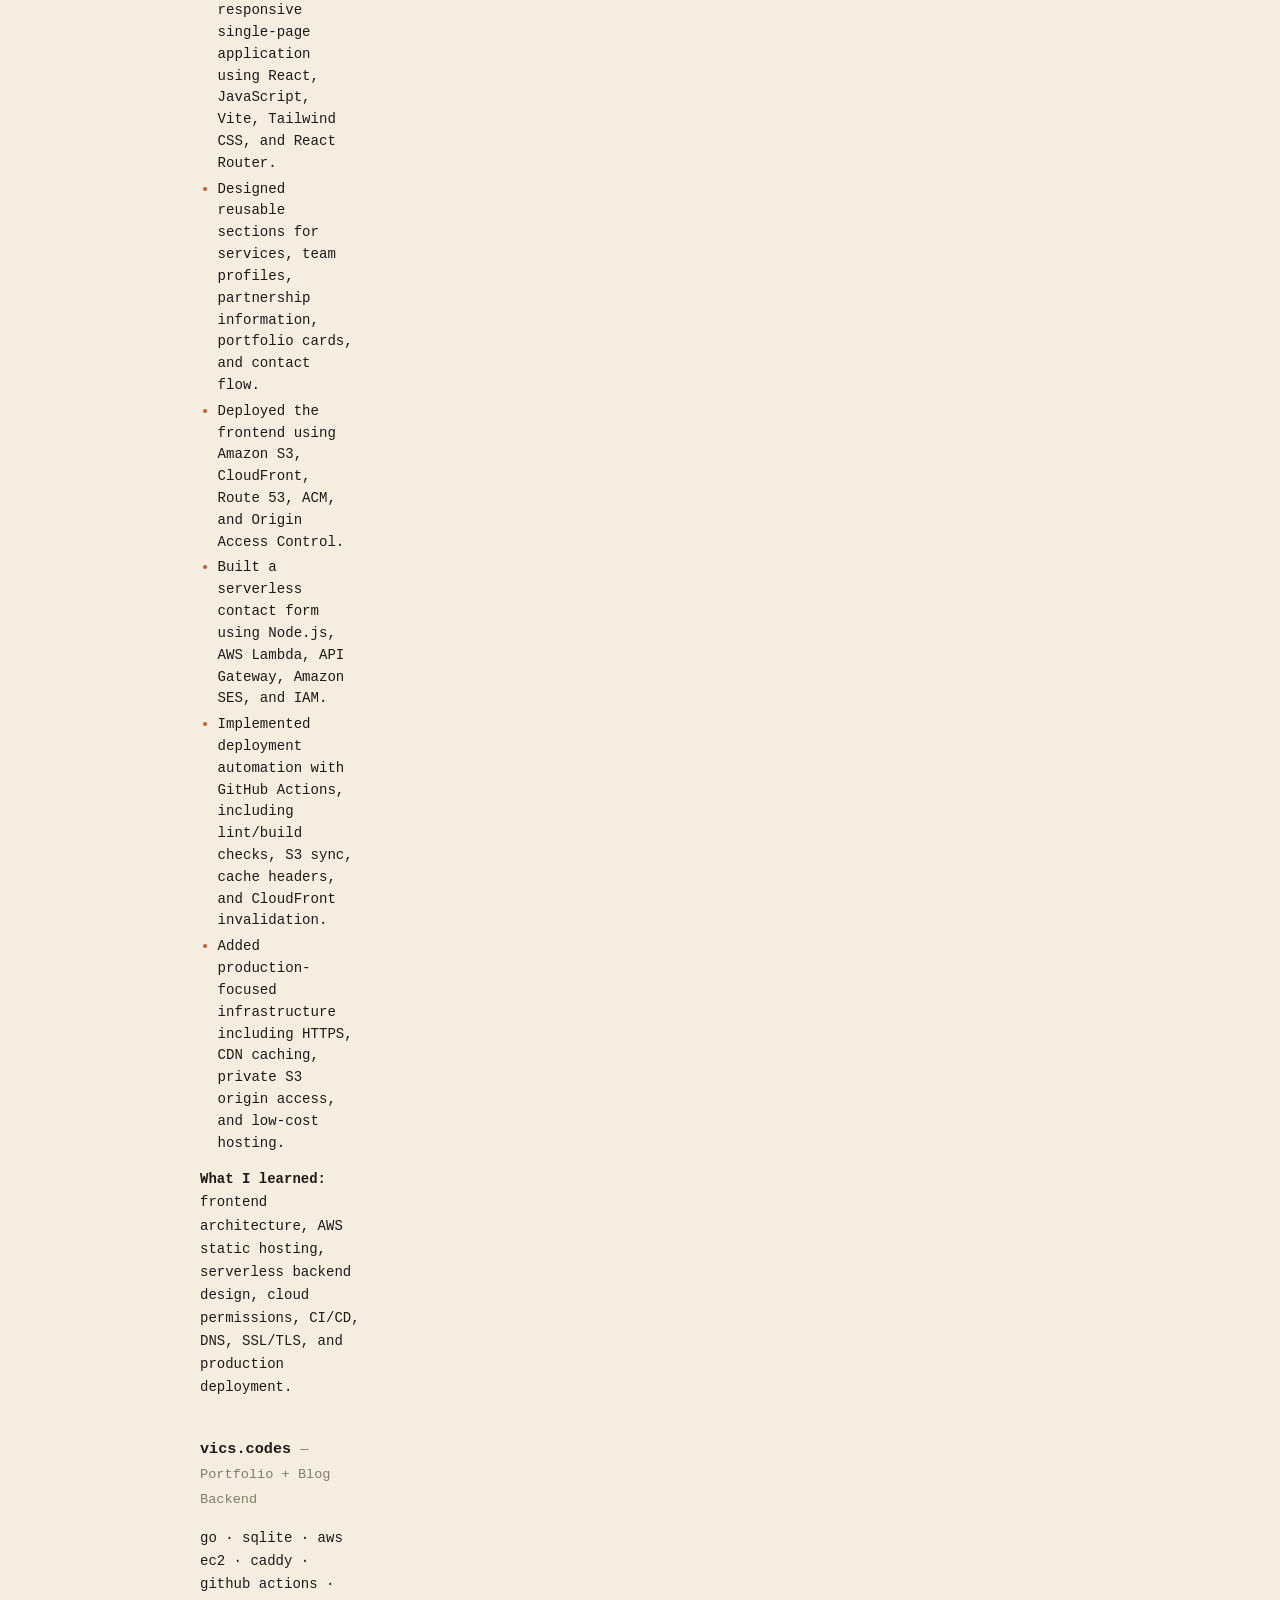
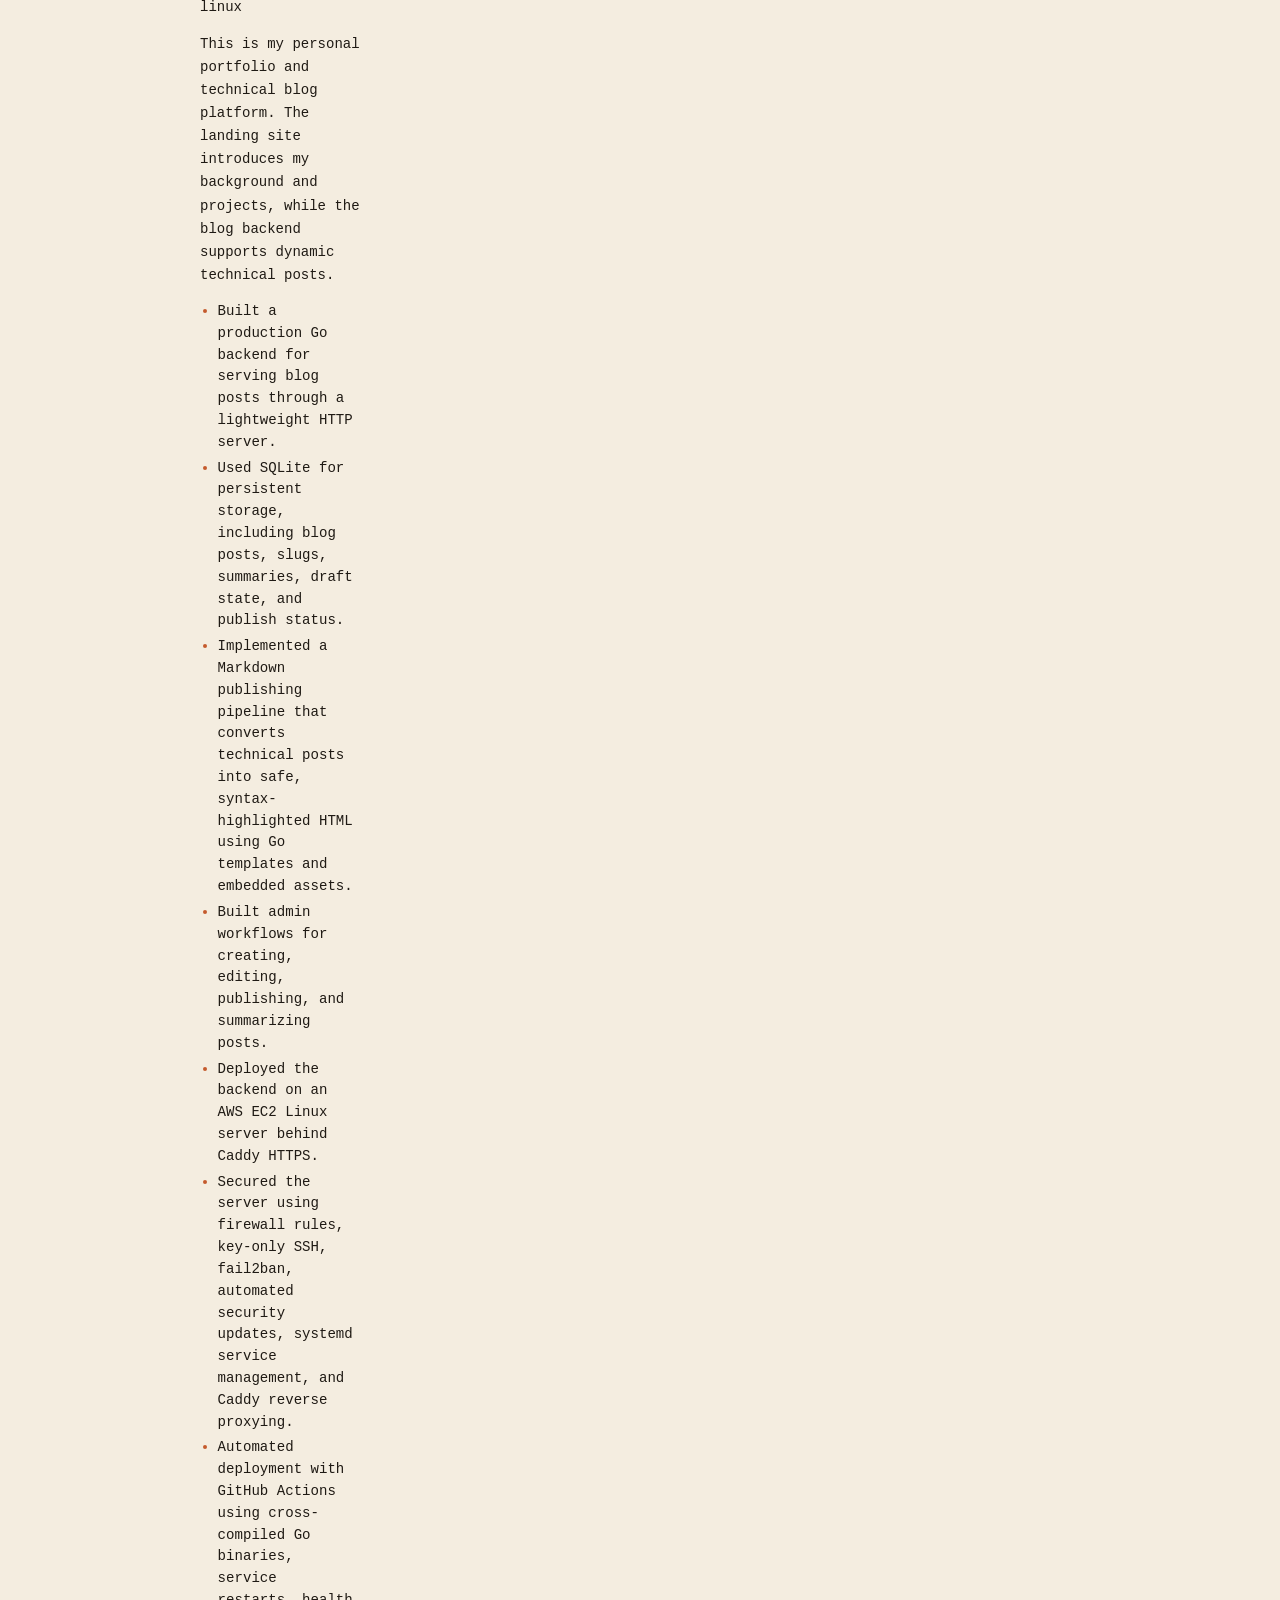
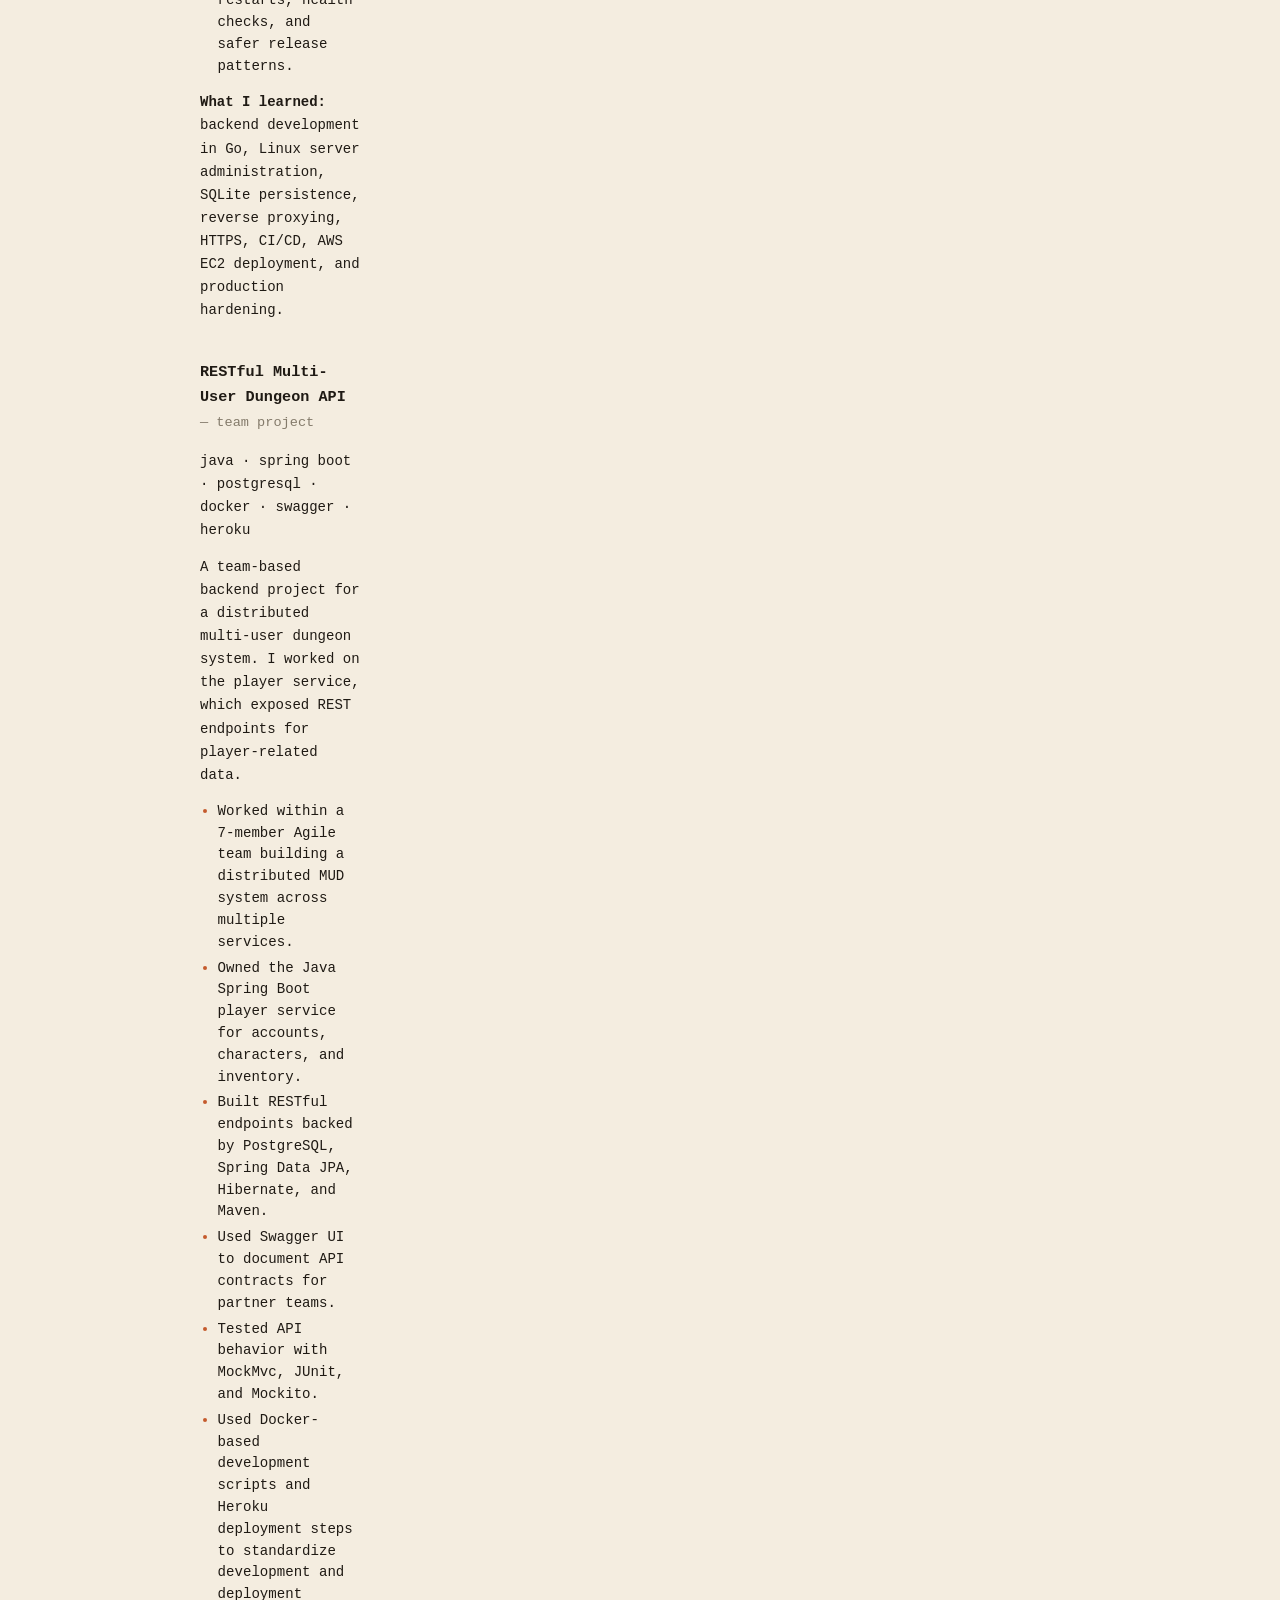
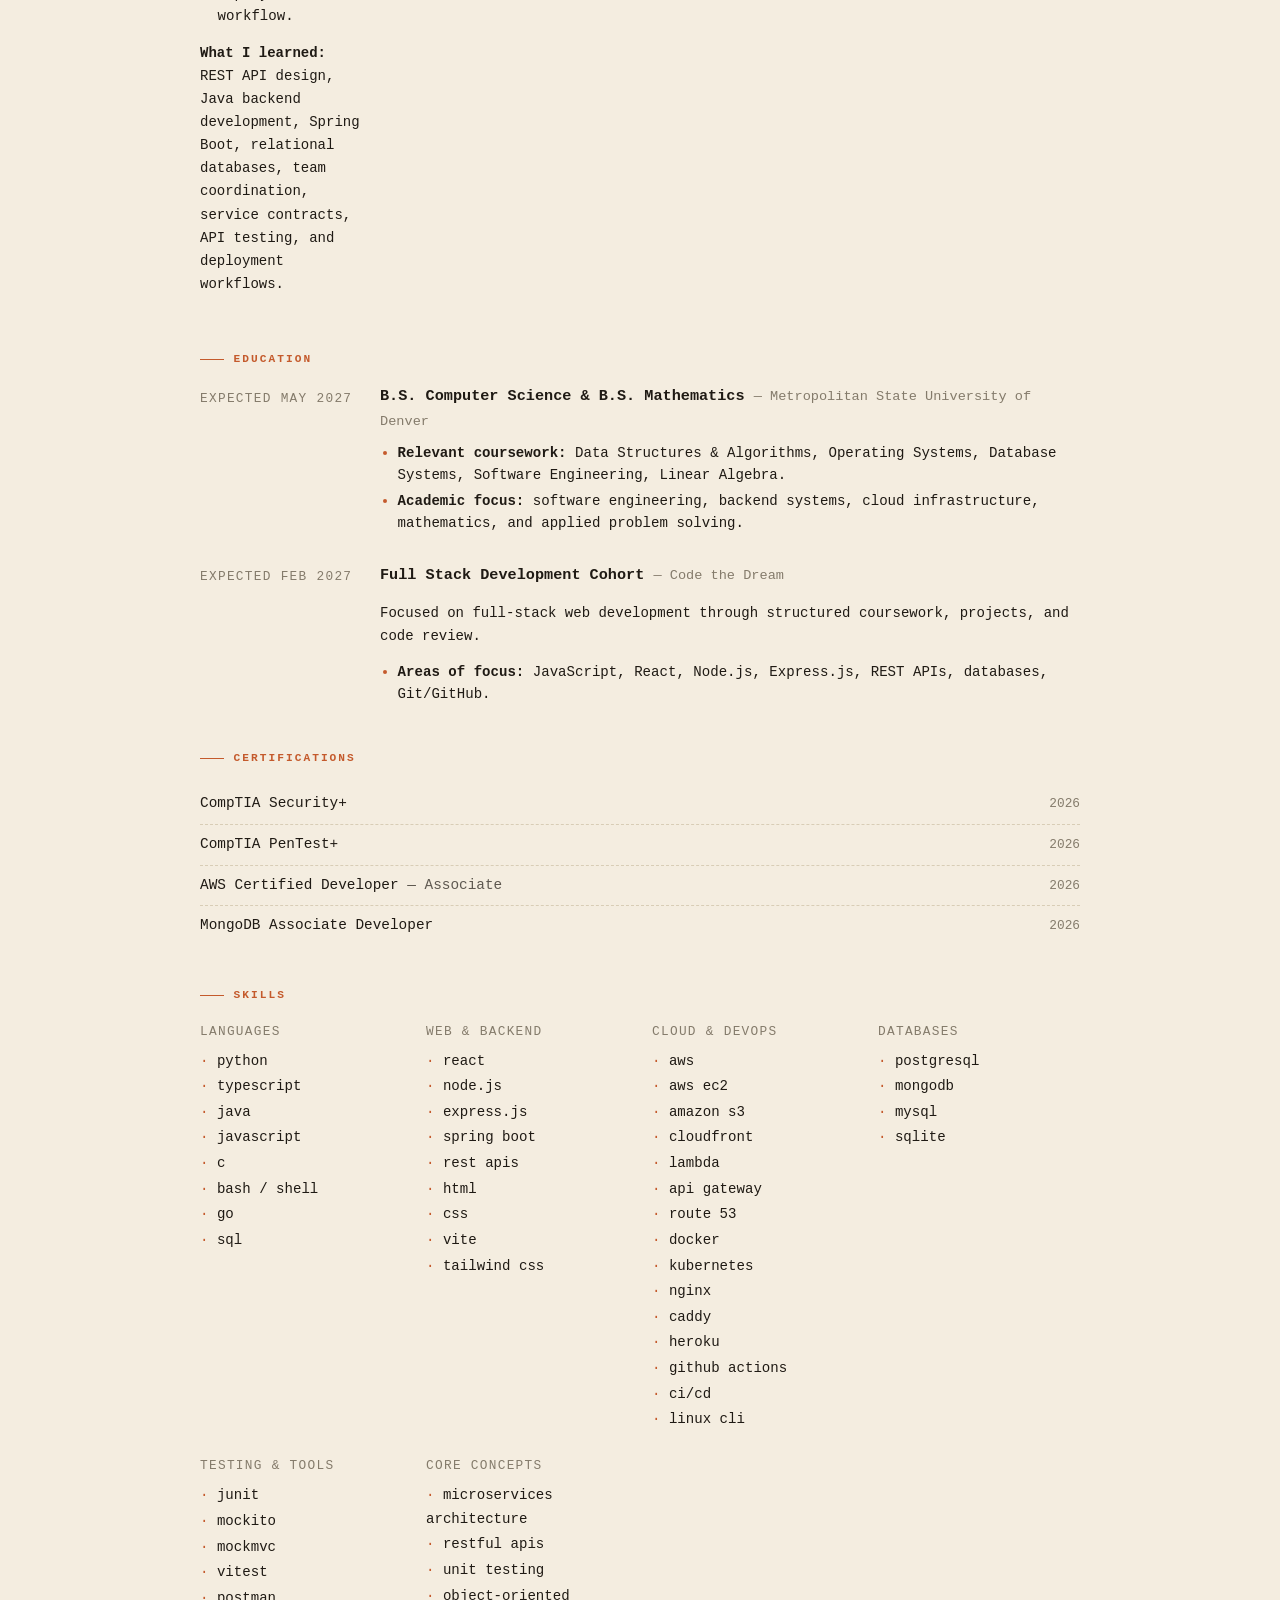
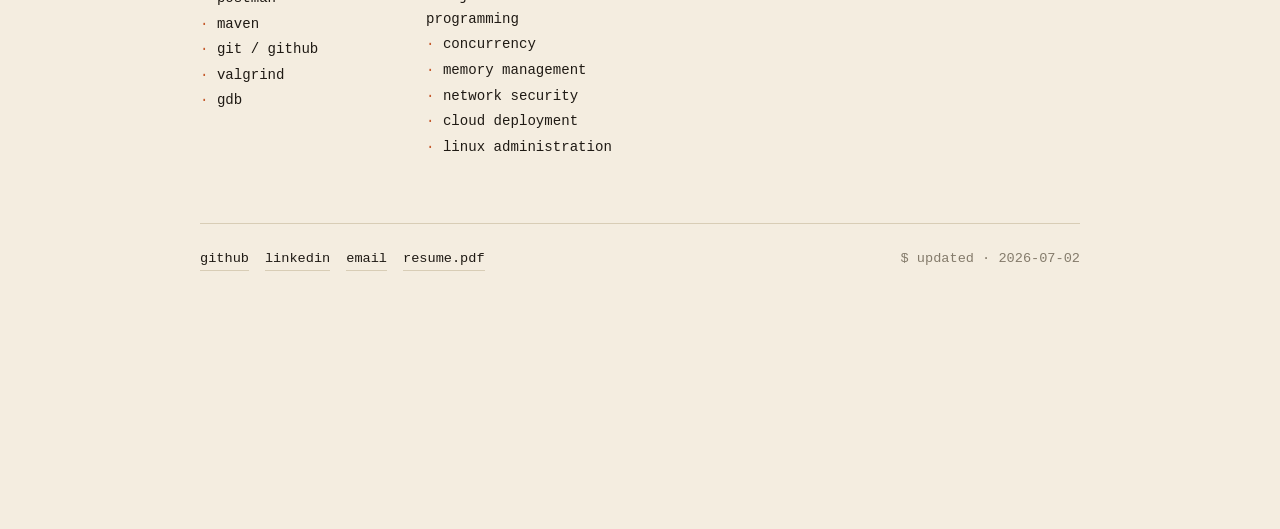
==== commit bc8dae5a: "content(landing): drop Independent CS Research placeholder from work experience" ====
--- a/landing/experience.html
+++ b/landing/experience.html
@@ -57,17 +57,6 @@
       </div>
 
       <div class="exp-item">
-        <div class="exp-when">Aug — Dec 2026</div>
-        <div class="exp-body">
-          <div class="exp-title">Independent CS Research <span class="exp-org">— MSU Denver</span></div>
-          <ul class="exp-bullets">
-            <li class="placeholder">[edit: topic, faculty mentor(s), and what you actually built / researched]</li>
-            <li class="placeholder">[edit: tangible outputs — prototypes, reports, demos, anything shareable]</li>
-          </ul>
-        </div>
-      </div>
-
-      <div class="exp-item">
         <div class="exp-when">Feb 2022 — Jun 2026</div>
         <div class="exp-body">
           <div class="exp-title">Dock Clerk Supervisor <span class="exp-org">— Alan Ritchey</span></div>
--- a/landing/styles.css
+++ b/landing/styles.css
@@ -208,27 +208,6 @@
 .exp-bullets li { margin: .25rem 0; }
 .exp-bullets li::marker { color: var(--accent); }
 
-.exp-desc {
-  margin: .5rem 0 0;
-  font-size: .88rem; color: var(--fg);
-  line-height: 1.55;
-}
-.exp-stack {
-  margin: .2rem 0 0;
-  font-size: .78rem; color: var(--dim);
-  letter-spacing: .02em;
-}
-.exp-stack a { color: var(--dim); border-bottom: 1px dashed var(--dim); text-decoration: none; }
-.exp-stack a:hover { color: var(--accent); border-color: var(--accent); }
-.exp-learned {
-  margin: .7rem 0 0;
-  font-size: .82rem; color: var(--dim);
-}
-.exp-learned strong { color: var(--accent); font-weight: 500; }
-@media (min-width: 640px) {
-  .exp-item.proj-item { grid-template-columns: 1fr; }
-}
-
 .cert-list {
   list-style: none; padding: 0; margin: 0;
   display: grid; gap: 0;
@@ -251,7 +230,7 @@
   .skills-grid { grid-template-columns: repeat(2, 1fr); }
 }
 @media (min-width: 880px) {
-  .skills-grid { grid-template-columns: repeat(3, 1fr); }
+  .skills-grid { grid-template-columns: repeat(4, 1fr); }
 }
 .skill-col ul {
   list-style: none; padding: 0; margin: 0;
@@ -347,6 +326,11 @@
 .status.shipped { color: var(--green); border-color: var(--green); }
 .status.wip { color: var(--accent); border-color: var(--accent); }
 td.loc { color: var(--dim); font-variant-numeric: tabular-nums; }
+td.stack .stack-detail {
+  color: var(--dim); font-size: .72rem;
+  margin-top: .3rem; letter-spacing: .02em;
+  white-space: nowrap;
+}
 
 /* ─── footer ─────────────────────────────────────────────────── */
 footer {
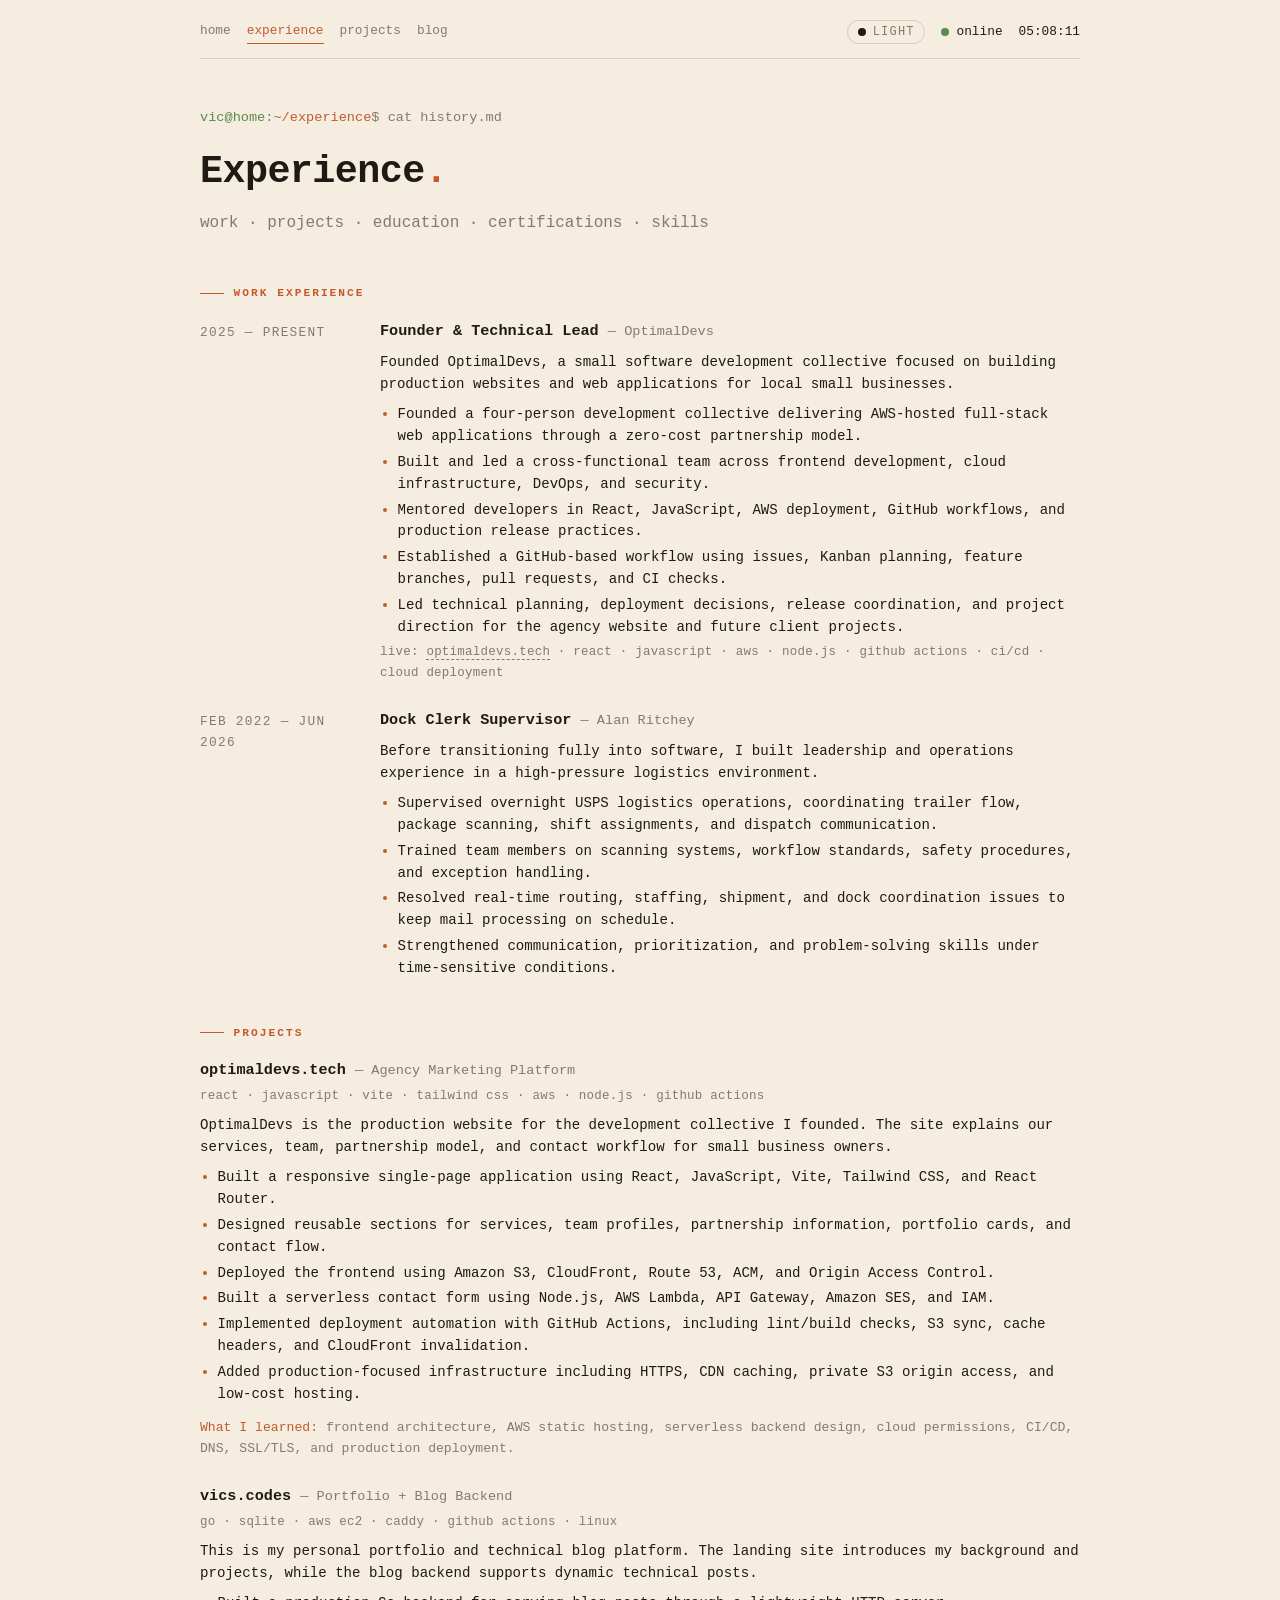
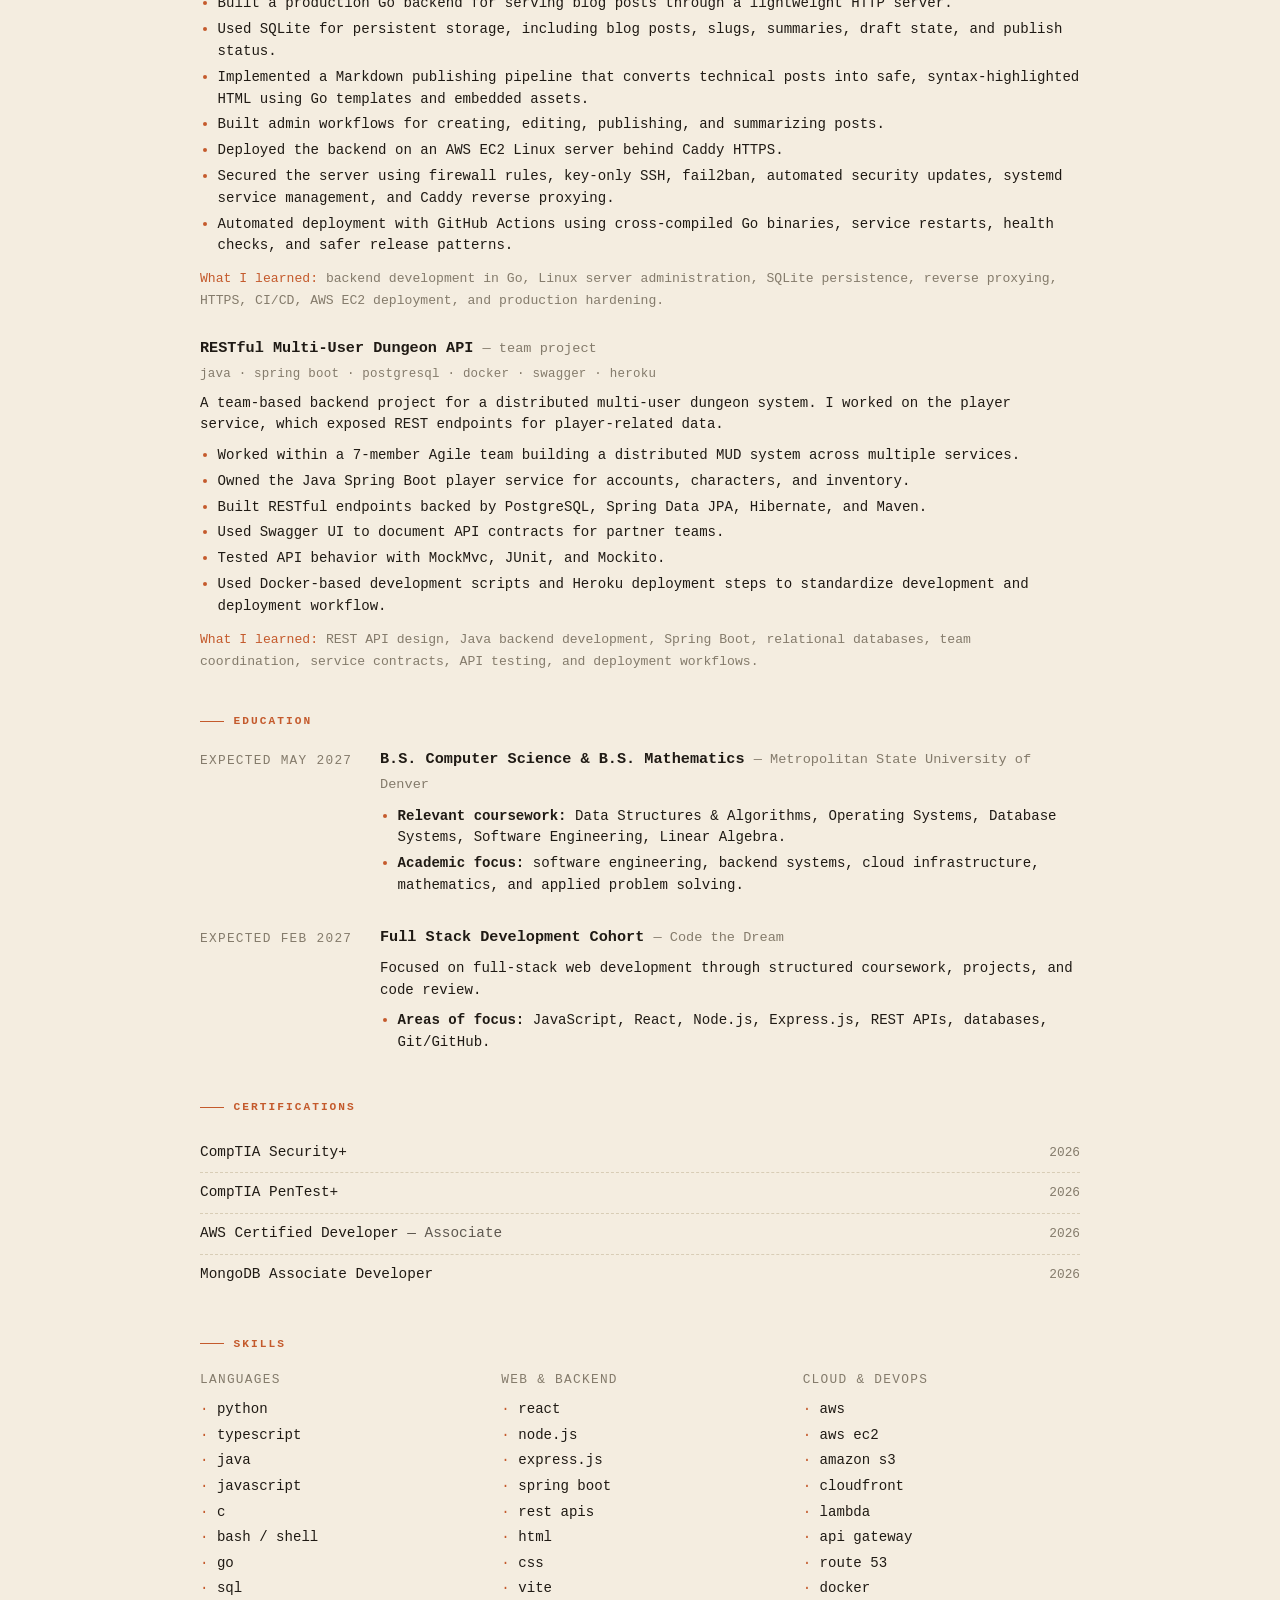
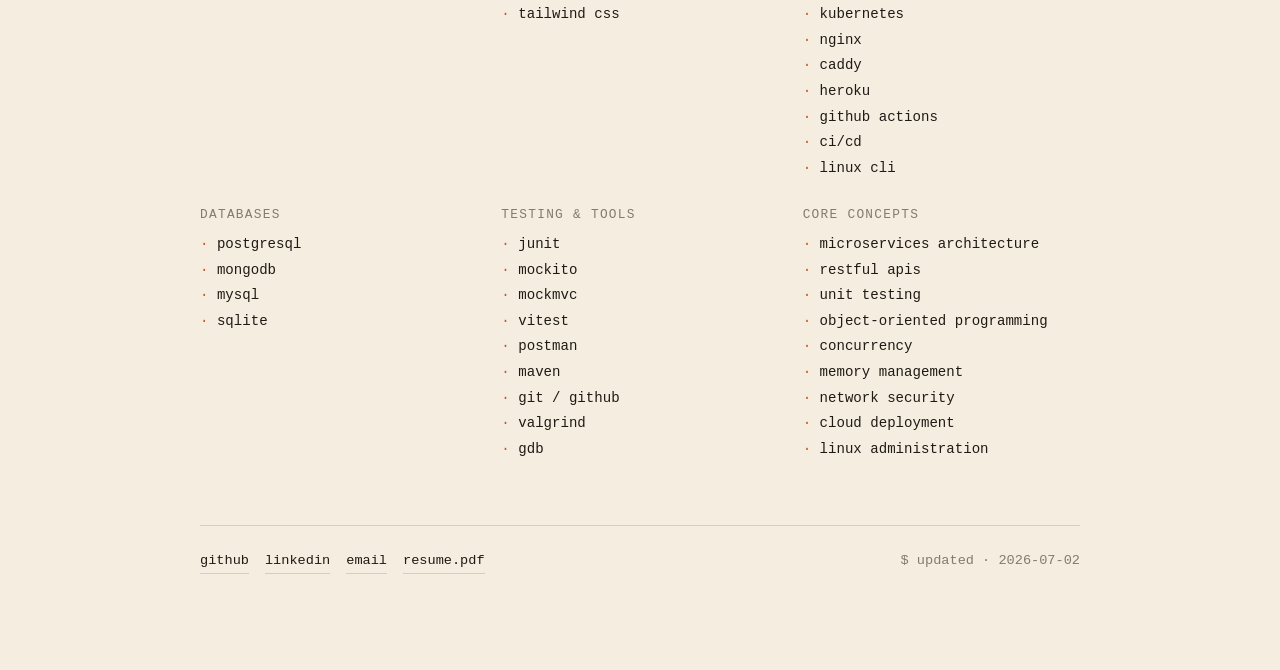
==== commit 87de3563: "content(landing): ship resume.pdf and wire both footers to it Copies CompSciResume.pdf into landing/" ====
--- a/landing/experience.html
+++ b/landing/experience.html
@@ -277,7 +277,7 @@
     <a href="https://github.com/victor0302" target="_blank" rel="noopener">github</a>
     <a href="https://linkedin.com/in/victorsalazarrosales" target="_blank" rel="noopener">linkedin</a>
     <a href="mailto:victorsalazar.01.vv@gmail.com">email</a>
-    <a href="#">resume.pdf</a>
+    <a href="resume.pdf" target="_blank" rel="noopener">resume.pdf</a>
     <span style="margin-left:auto;">$ updated · 2026-07-02</span>
   </footer>
 </main>
--- a/landing/styles.css
+++ b/landing/styles.css
@@ -208,6 +208,27 @@
 .exp-bullets li { margin: .25rem 0; }
 .exp-bullets li::marker { color: var(--accent); }
 
+.exp-desc {
+  margin: .5rem 0 0;
+  font-size: .88rem; color: var(--fg);
+  line-height: 1.55;
+}
+.exp-stack {
+  margin: .2rem 0 0;
+  font-size: .78rem; color: var(--dim);
+  letter-spacing: .02em;
+}
+.exp-stack a { color: var(--dim); border-bottom: 1px dashed var(--dim); text-decoration: none; }
+.exp-stack a:hover { color: var(--accent); border-color: var(--accent); }
+.exp-learned {
+  margin: .7rem 0 0;
+  font-size: .82rem; color: var(--dim);
+}
+.exp-learned strong { color: var(--accent); font-weight: 500; }
+@media (min-width: 640px) {
+  .exp-item.proj-item { grid-template-columns: 1fr; }
+}
+
 .cert-list {
   list-style: none; padding: 0; margin: 0;
   display: grid; gap: 0;
@@ -230,7 +251,7 @@
   .skills-grid { grid-template-columns: repeat(2, 1fr); }
 }
 @media (min-width: 880px) {
-  .skills-grid { grid-template-columns: repeat(4, 1fr); }
+  .skills-grid { grid-template-columns: repeat(3, 1fr); }
 }
 .skill-col ul {
   list-style: none; padding: 0; margin: 0;
@@ -288,9 +309,9 @@
   width: 100%; border-collapse: collapse; font-size: .9rem;
 }
 table.work th, table.work td {
-  text-align: left; padding: .65rem .75rem;
+  text-align: left; padding: 1rem .85rem;
   border-bottom: 1px solid var(--rule);
-  vertical-align: middle;
+  vertical-align: top;
 }
 table.work th {
   font-size: .68rem; font-weight: 500; color: var(--dim);
@@ -298,12 +319,26 @@
 }
 table.work tr { transition: background .15s ease; }
 table.work tbody tr:hover { background: var(--panel); }
-table.work td.year { color: var(--dim); width: 3.5rem; }
+table.work td.year {
+  color: var(--dim); width: 3.5rem;
+  font-variant-numeric: tabular-nums;
+}
 table.work td.name a {
   color: var(--fg); text-decoration: none;
   border-bottom: 1px solid transparent;
 }
 table.work td.name a:hover { color: var(--accent); border-color: var(--accent); }
+td.name .proj-title {
+  display: inline-block;
+  font-size: 1.05rem; font-weight: 600;
+  letter-spacing: -.005em; line-height: 1.3;
+  margin-bottom: .35rem;
+}
+td.name .proj-desc {
+  color: var(--dim); font-size: .82rem;
+  line-height: 1.55; max-width: 60ch;
+  margin: 0;
+}
 .pill {
   font-size: .65rem; text-transform: uppercase; letter-spacing: .12em;
   padding: .12rem .5rem; border-radius: 3px;
@@ -328,8 +363,7 @@
 td.loc { color: var(--dim); font-variant-numeric: tabular-nums; }
 td.stack .stack-detail {
   color: var(--dim); font-size: .72rem;
-  margin-top: .3rem; letter-spacing: .02em;
-  white-space: nowrap;
+  margin-top: .35rem; letter-spacing: .02em;
 }
 
 /* ─── footer ─────────────────────────────────────────────────── */
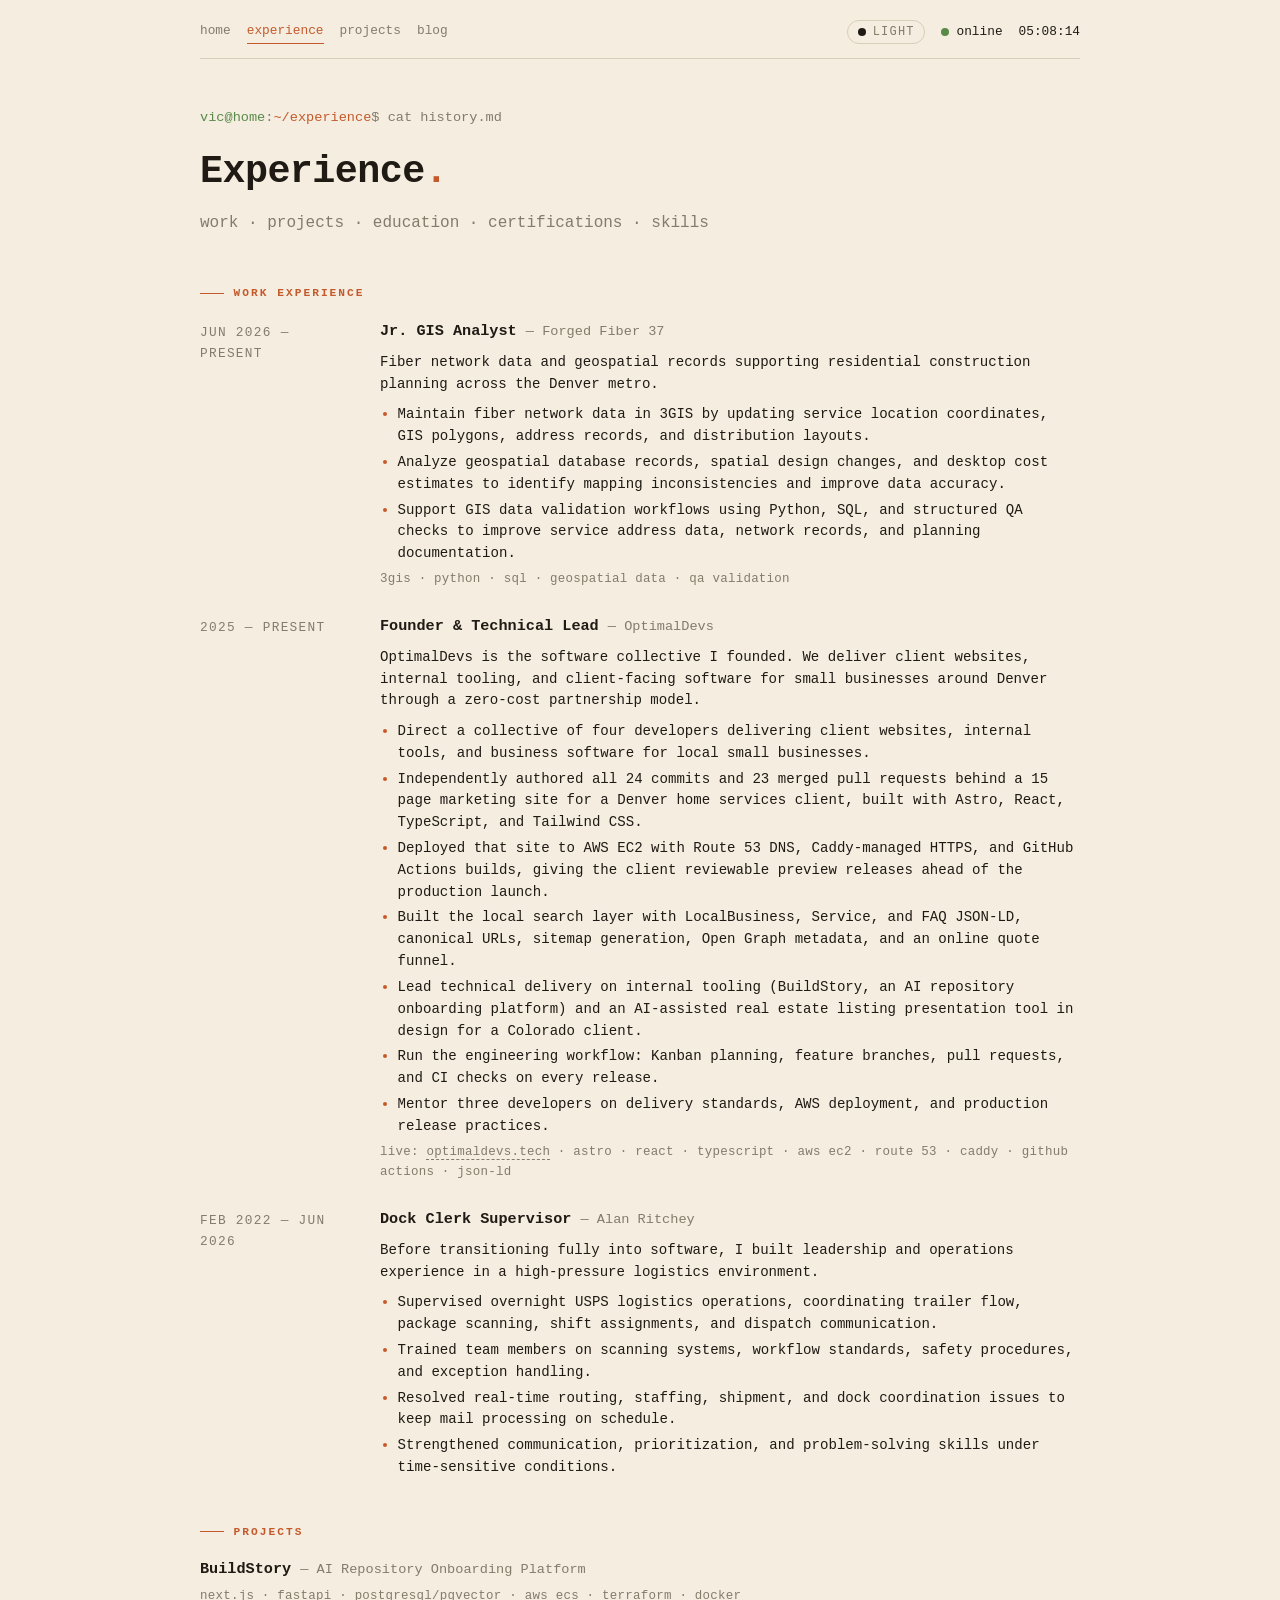
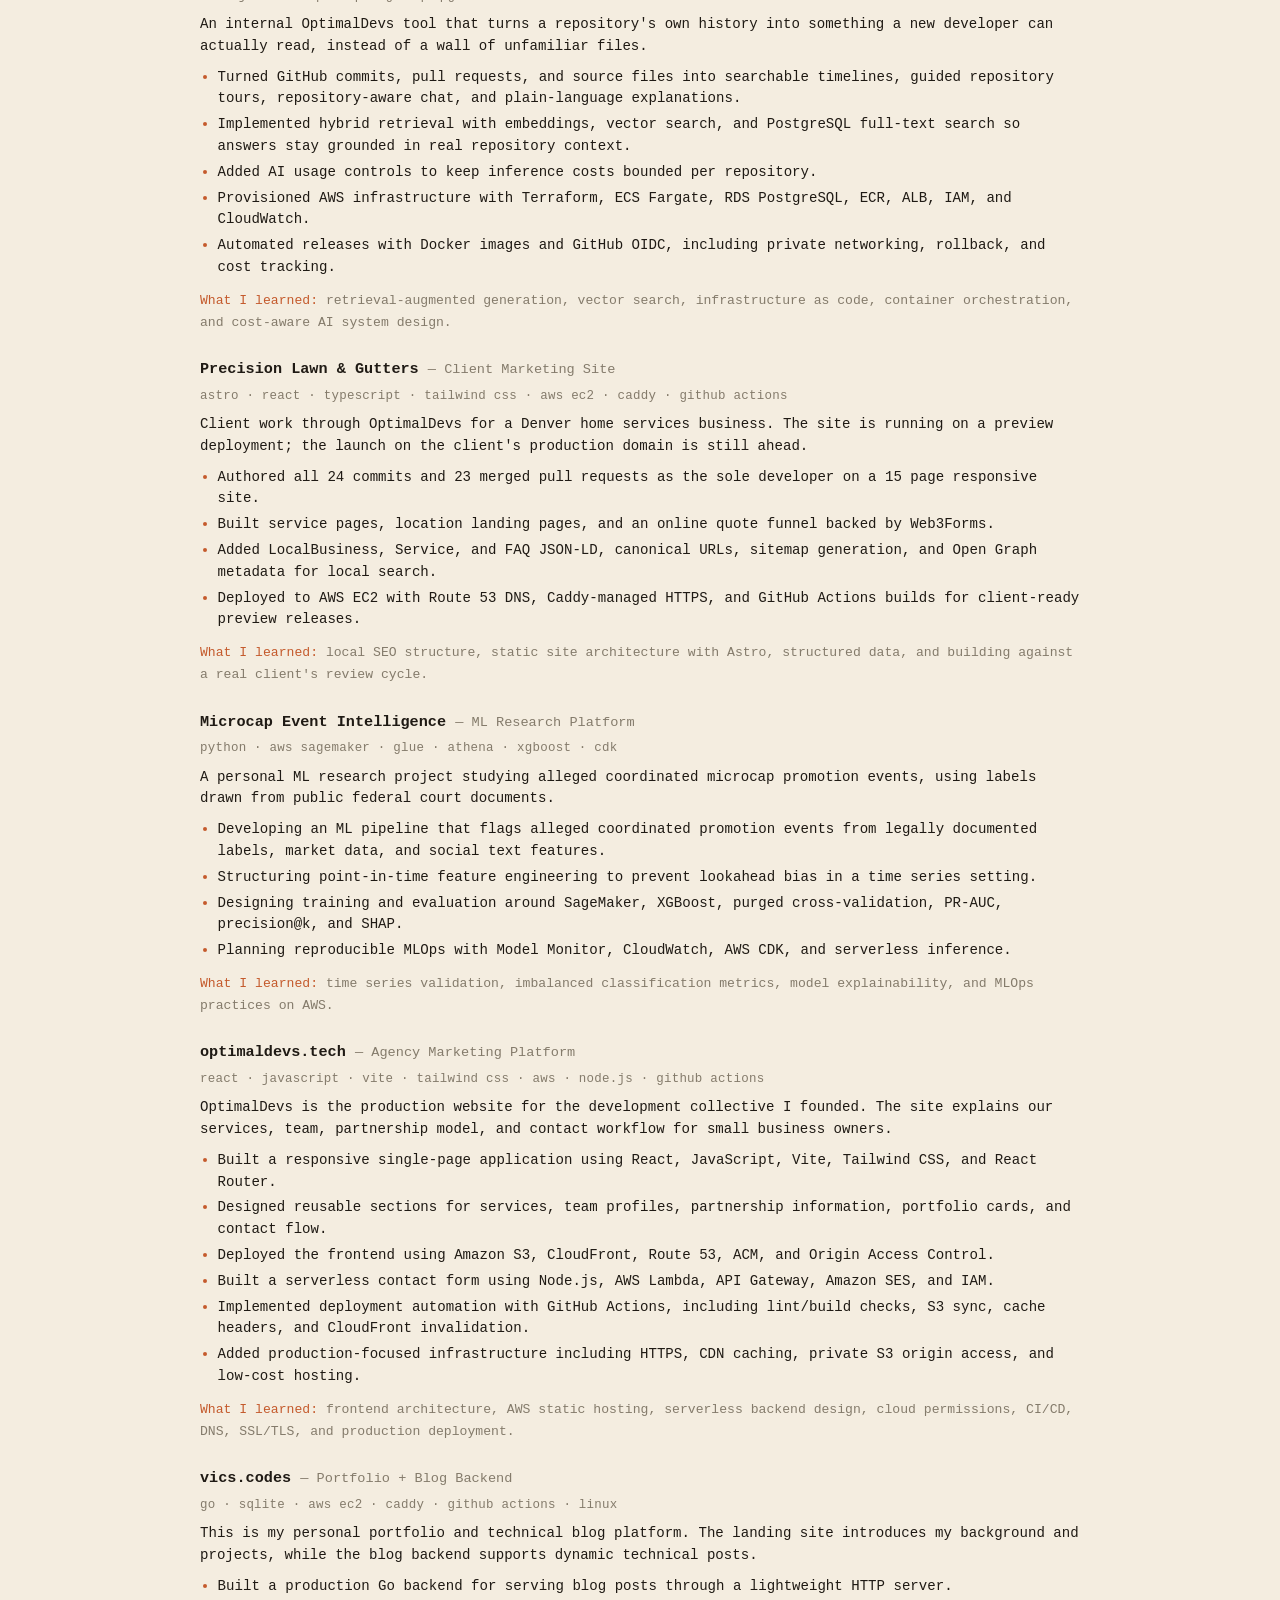
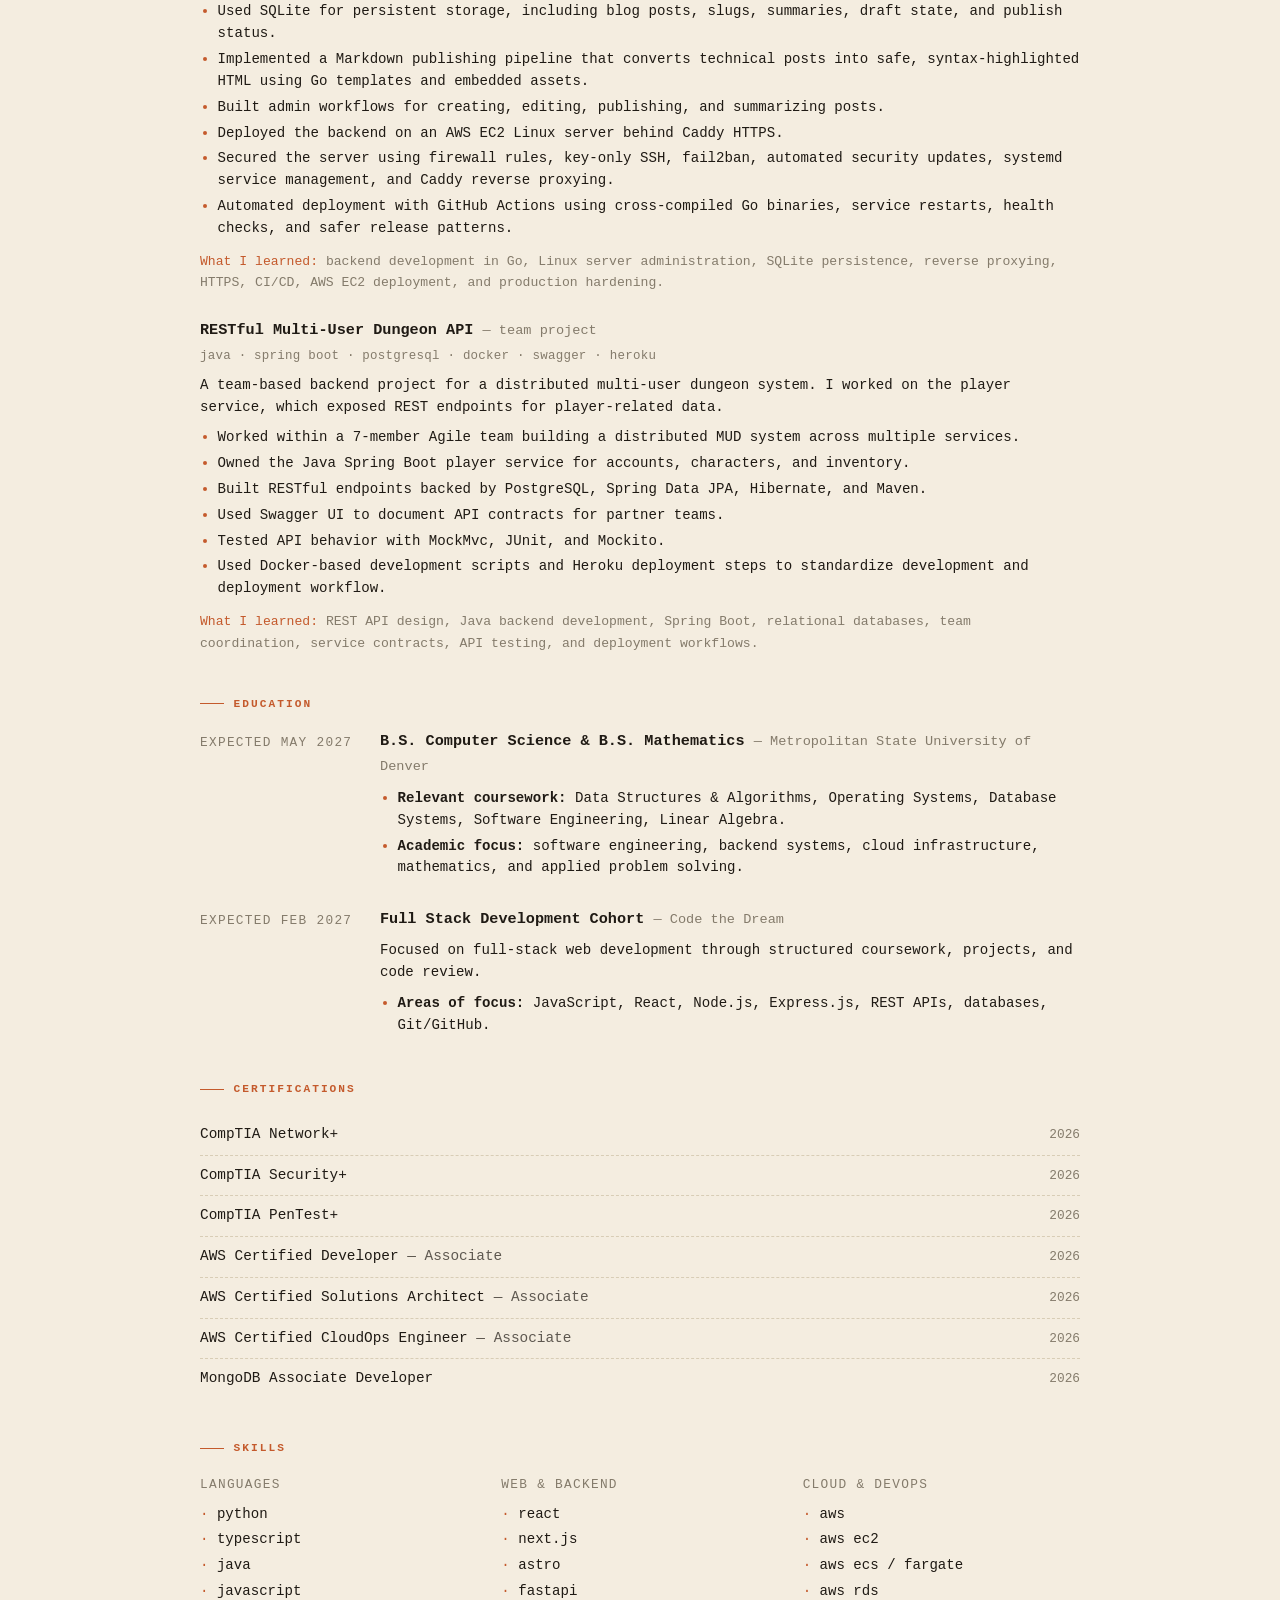
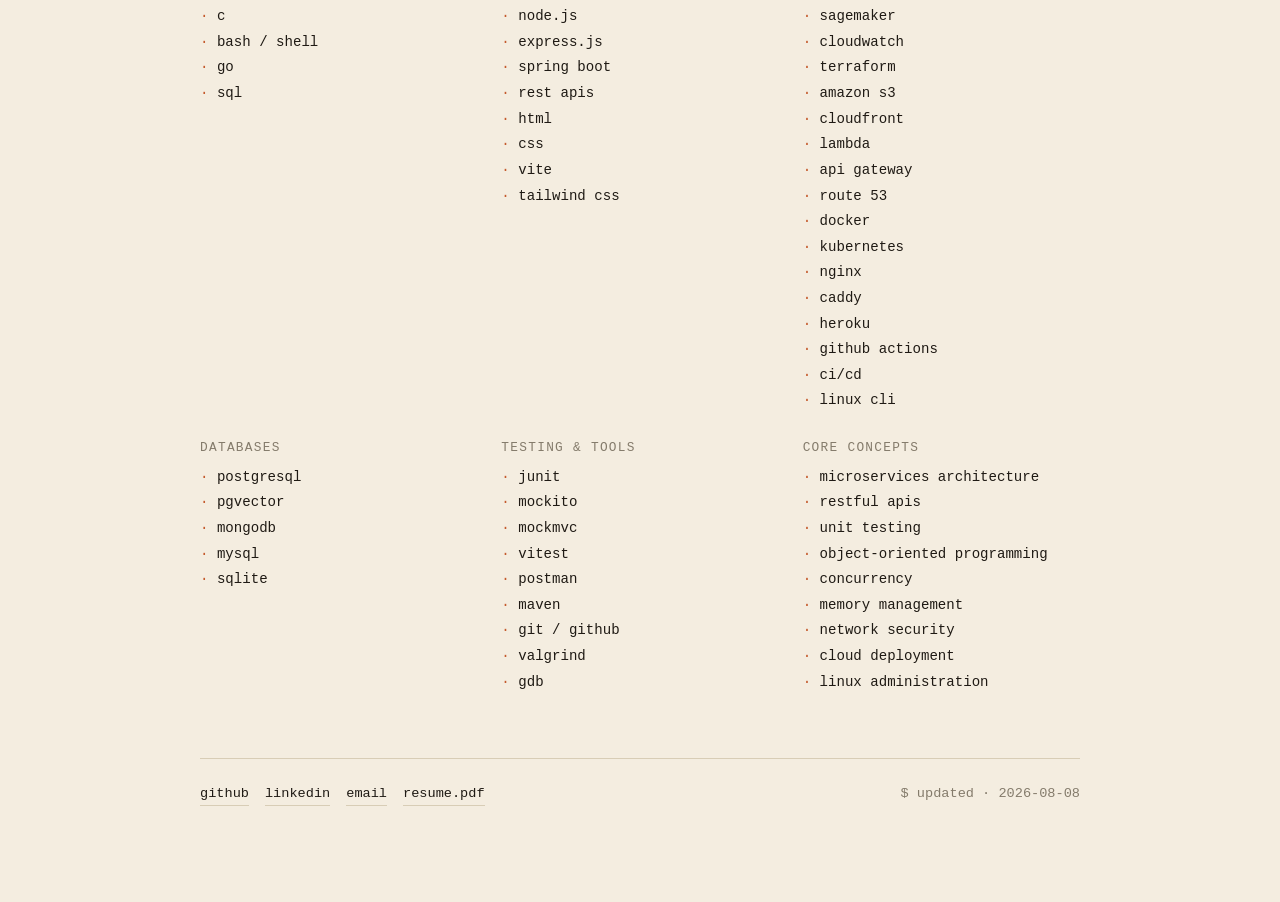
==== commit dd3e57c2: "content(landing): refresh experience, projects, and skills for 2026 resume Brings the landing pages " ====
--- a/landing/experience.html
+++ b/landing/experience.html
@@ -41,18 +41,34 @@
     <div class="exp-list">
 
       <div class="exp-item">
+        <div class="exp-when">jun 2026 — present</div>
+        <div class="exp-body">
+          <div class="exp-title">Jr. GIS Analyst <span class="exp-org">— Forged Fiber 37</span></div>
+          <p class="exp-desc">Fiber network data and geospatial records supporting residential construction planning across the Denver metro.</p>
+          <ul class="exp-bullets">
+            <li>Maintain fiber network data in 3GIS by updating service location coordinates, GIS polygons, address records, and distribution layouts.</li>
+            <li>Analyze geospatial database records, spatial design changes, and desktop cost estimates to identify mapping inconsistencies and improve data accuracy.</li>
+            <li>Support GIS data validation workflows using Python, SQL, and structured QA checks to improve service address data, network records, and planning documentation.</li>
+          </ul>
+          <p class="exp-stack">3gis · python · sql · geospatial data · qa validation</p>
+        </div>
+      </div>
+
+      <div class="exp-item">
         <div class="exp-when">2025 — present</div>
         <div class="exp-body">
           <div class="exp-title">Founder &amp; Technical Lead <span class="exp-org">— OptimalDevs</span></div>
-          <p class="exp-desc">Founded OptimalDevs, a small software development collective focused on building production websites and web applications for local small businesses.</p>
-          <ul class="exp-bullets">
-            <li>Founded a four-person development collective delivering AWS-hosted full-stack web applications through a zero-cost partnership model.</li>
-            <li>Built and led a cross-functional team across frontend development, cloud infrastructure, DevOps, and security.</li>
-            <li>Mentored developers in React, JavaScript, AWS deployment, GitHub workflows, and production release practices.</li>
-            <li>Established a GitHub-based workflow using issues, Kanban planning, feature branches, pull requests, and CI checks.</li>
-            <li>Led technical planning, deployment decisions, release coordination, and project direction for the agency website and future client projects.</li>
-          </ul>
-          <p class="exp-stack">live: <a href="https://optimaldevs.tech" target="_blank" rel="noopener">optimaldevs.tech</a> · react · javascript · aws · node.js · github actions · ci/cd · cloud deployment</p>
+          <p class="exp-desc">OptimalDevs is the software collective I founded. We deliver client websites, internal tooling, and client-facing software for small businesses around Denver through a zero-cost partnership model.</p>
+          <ul class="exp-bullets">
+            <li>Direct a collective of four developers delivering client websites, internal tools, and business software for local small businesses.</li>
+            <li>Independently authored all 24 commits and 23 merged pull requests behind a 15 page marketing site for a Denver home services client, built with Astro, React, TypeScript, and Tailwind CSS.</li>
+            <li>Deployed that site to AWS EC2 with Route 53 DNS, Caddy-managed HTTPS, and GitHub Actions builds, giving the client reviewable preview releases ahead of the production launch.</li>
+            <li>Built the local search layer with LocalBusiness, Service, and FAQ JSON-LD, canonical URLs, sitemap generation, Open Graph metadata, and an online quote funnel.</li>
+            <li>Lead technical delivery on internal tooling (BuildStory, an AI repository onboarding platform) and an AI-assisted real estate listing presentation tool in design for a Colorado client.</li>
+            <li>Run the engineering workflow: Kanban planning, feature branches, pull requests, and CI checks on every release.</li>
+            <li>Mentor three developers on delivery standards, AWS deployment, and production release practices.</li>
+          </ul>
+          <p class="exp-stack">live: <a href="https://optimaldevs.tech" target="_blank" rel="noopener">optimaldevs.tech</a> · astro · react · typescript · aws ec2 · route 53 · caddy · github actions · json-ld</p>
         </div>
       </div>
 
@@ -76,6 +92,52 @@
   <section>
     <h2>projects</h2>
     <div class="exp-list">
+
+      <div class="exp-item proj-item">
+        <div class="exp-body">
+          <div class="exp-title">BuildStory <span class="exp-org">— AI Repository Onboarding Platform</span></div>
+          <p class="exp-stack">next.js · fastapi · postgresql/pgvector · aws ecs · terraform · docker</p>
+          <p class="exp-desc">An internal OptimalDevs tool that turns a repository's own history into something a new developer can actually read, instead of a wall of unfamiliar files.</p>
+          <ul class="exp-bullets">
+            <li>Turned GitHub commits, pull requests, and source files into searchable timelines, guided repository tours, repository-aware chat, and plain-language explanations.</li>
+            <li>Implemented hybrid retrieval with embeddings, vector search, and PostgreSQL full-text search so answers stay grounded in real repository context.</li>
+            <li>Added AI usage controls to keep inference costs bounded per repository.</li>
+            <li>Provisioned AWS infrastructure with Terraform, ECS Fargate, RDS PostgreSQL, ECR, ALB, IAM, and CloudWatch.</li>
+            <li>Automated releases with Docker images and GitHub OIDC, including private networking, rollback, and cost tracking.</li>
+          </ul>
+          <p class="exp-learned"><strong>What I learned:</strong> retrieval-augmented generation, vector search, infrastructure as code, container orchestration, and cost-aware AI system design.</p>
+        </div>
+      </div>
+
+      <div class="exp-item proj-item">
+        <div class="exp-body">
+          <div class="exp-title">Precision Lawn &amp; Gutters <span class="exp-org">— Client Marketing Site</span></div>
+          <p class="exp-stack">astro · react · typescript · tailwind css · aws ec2 · caddy · github actions</p>
+          <p class="exp-desc">Client work through OptimalDevs for a Denver home services business. The site is running on a preview deployment; the launch on the client's production domain is still ahead.</p>
+          <ul class="exp-bullets">
+            <li>Authored all 24 commits and 23 merged pull requests as the sole developer on a 15 page responsive site.</li>
+            <li>Built service pages, location landing pages, and an online quote funnel backed by Web3Forms.</li>
+            <li>Added LocalBusiness, Service, and FAQ JSON-LD, canonical URLs, sitemap generation, and Open Graph metadata for local search.</li>
+            <li>Deployed to AWS EC2 with Route 53 DNS, Caddy-managed HTTPS, and GitHub Actions builds for client-ready preview releases.</li>
+          </ul>
+          <p class="exp-learned"><strong>What I learned:</strong> local SEO structure, static site architecture with Astro, structured data, and building against a real client's review cycle.</p>
+        </div>
+      </div>
+
+      <div class="exp-item proj-item">
+        <div class="exp-body">
+          <div class="exp-title">Microcap Event Intelligence <span class="exp-org">— ML Research Platform</span></div>
+          <p class="exp-stack">python · aws sagemaker · glue · athena · xgboost · cdk</p>
+          <p class="exp-desc">A personal ML research project studying alleged coordinated microcap promotion events, using labels drawn from public federal court documents.</p>
+          <ul class="exp-bullets">
+            <li>Developing an ML pipeline that flags alleged coordinated promotion events from legally documented labels, market data, and social text features.</li>
+            <li>Structuring point-in-time feature engineering to prevent lookahead bias in a time series setting.</li>
+            <li>Designing training and evaluation around SageMaker, XGBoost, purged cross-validation, PR-AUC, precision@k, and SHAP.</li>
+            <li>Planning reproducible MLOps with Model Monitor, CloudWatch, AWS CDK, and serverless inference.</li>
+          </ul>
+          <p class="exp-learned"><strong>What I learned:</strong> time series validation, imbalanced classification metrics, model explainability, and MLOps practices on AWS.</p>
+        </div>
+      </div>
 
       <div class="exp-item proj-item">
         <div class="exp-body">
@@ -165,6 +227,10 @@
     <h2>certifications</h2>
     <ul class="cert-list">
       <li>
+        <span>CompTIA Network+</span>
+        <span class="when">2026</span>
+      </li>
+      <li>
         <span>CompTIA Security+</span>
         <span class="when">2026</span>
       </li>
@@ -174,6 +240,14 @@
       </li>
       <li>
         <span>AWS Certified Developer <span style="opacity:.7;">— Associate</span></span>
+        <span class="when">2026</span>
+      </li>
+      <li>
+        <span>AWS Certified Solutions Architect <span style="opacity:.7;">— Associate</span></span>
+        <span class="when">2026</span>
+      </li>
+      <li>
+        <span>AWS Certified CloudOps Engineer <span style="opacity:.7;">— Associate</span></span>
         <span class="when">2026</span>
       </li>
       <li>
@@ -203,6 +277,9 @@
         <h3>web &amp; backend</h3>
         <ul>
           <li>react</li>
+          <li>next.js</li>
+          <li>astro</li>
+          <li>fastapi</li>
           <li>node.js</li>
           <li>express.js</li>
           <li>spring boot</li>
@@ -218,6 +295,11 @@
         <ul>
           <li>aws</li>
           <li>aws ec2</li>
+          <li>aws ecs / fargate</li>
+          <li>aws rds</li>
+          <li>sagemaker</li>
+          <li>cloudwatch</li>
+          <li>terraform</li>
           <li>amazon s3</li>
           <li>cloudfront</li>
           <li>lambda</li>
@@ -237,6 +319,7 @@
         <h3>databases</h3>
         <ul>
           <li>postgresql</li>
+          <li>pgvector</li>
           <li>mongodb</li>
           <li>mysql</li>
           <li>sqlite</li>
@@ -278,7 +361,7 @@
     <a href="https://linkedin.com/in/victorsalazarrosales" target="_blank" rel="noopener">linkedin</a>
     <a href="mailto:victorsalazar.01.vv@gmail.com">email</a>
     <a href="resume.pdf" target="_blank" rel="noopener">resume.pdf</a>
-    <span style="margin-left:auto;">$ updated · 2026-07-02</span>
+    <span style="margin-left:auto;">$ updated · 2026-08-08</span>
   </footer>
 </main>
 
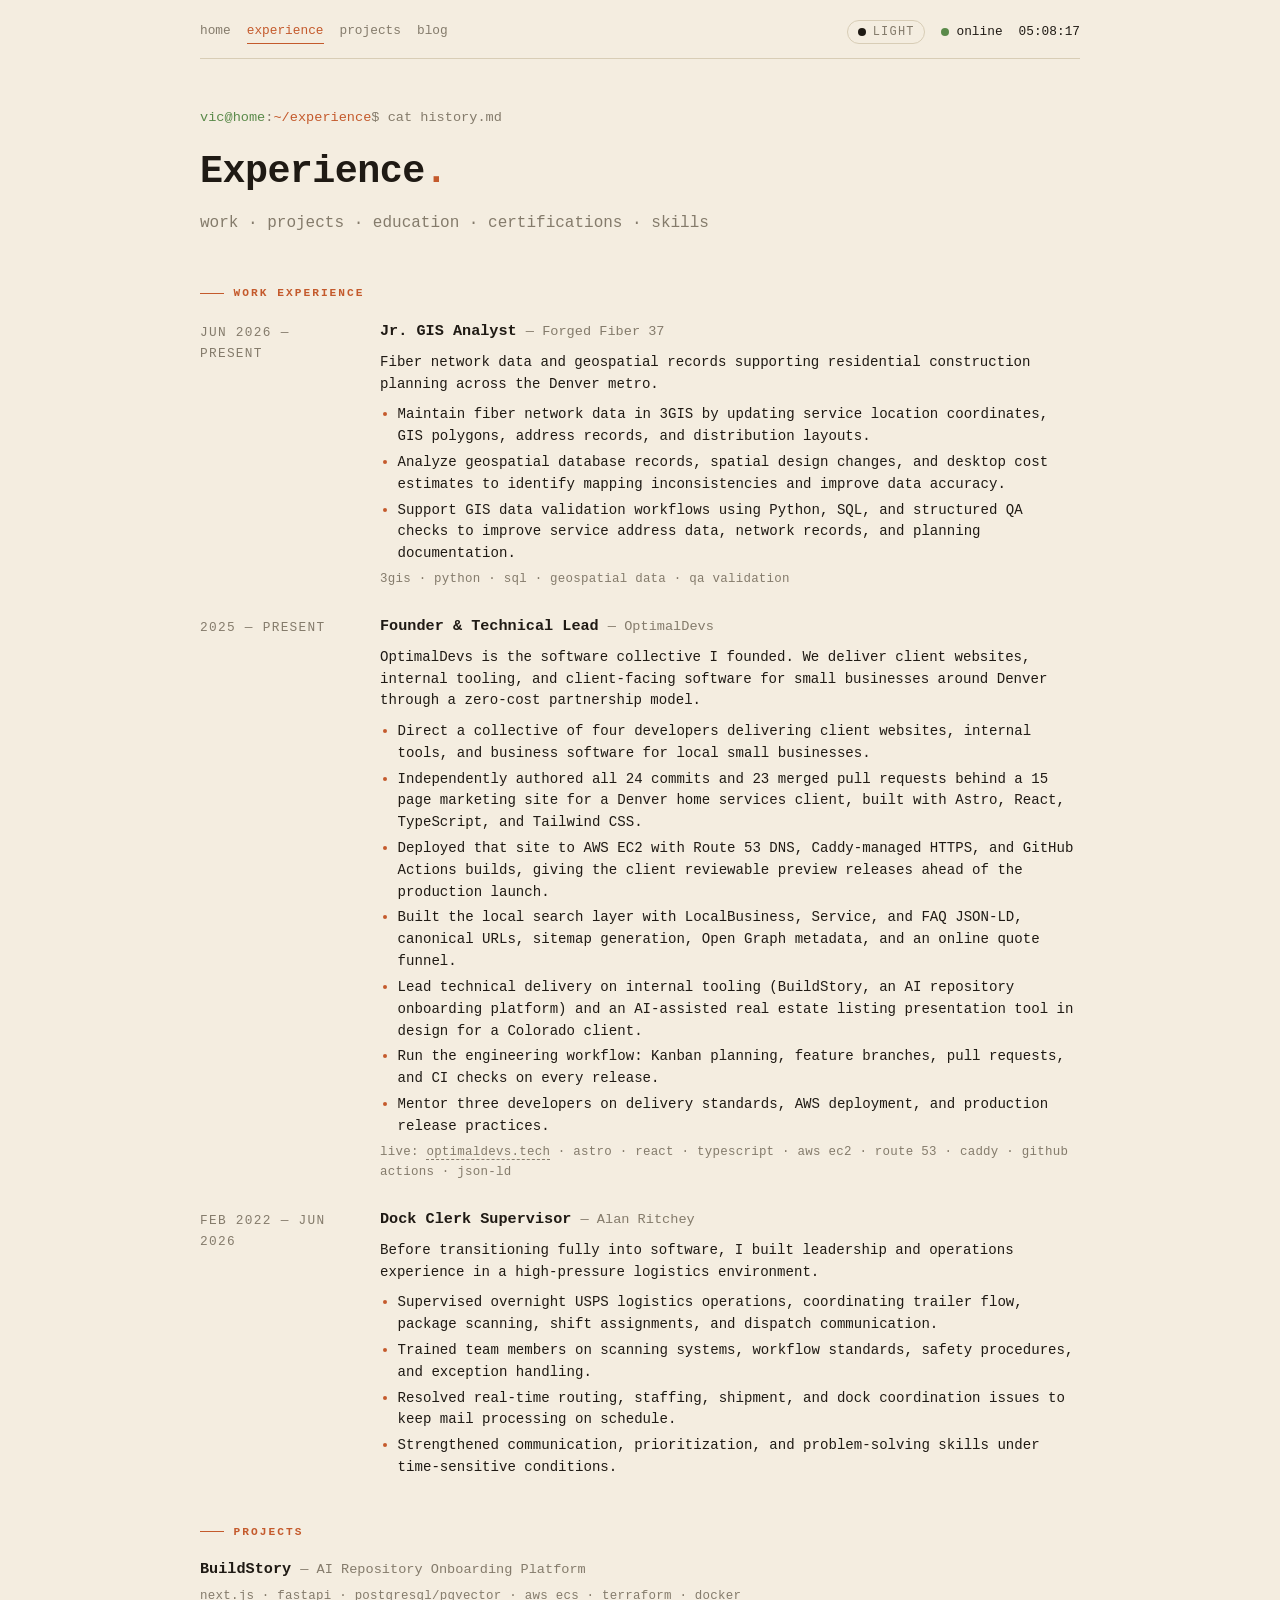
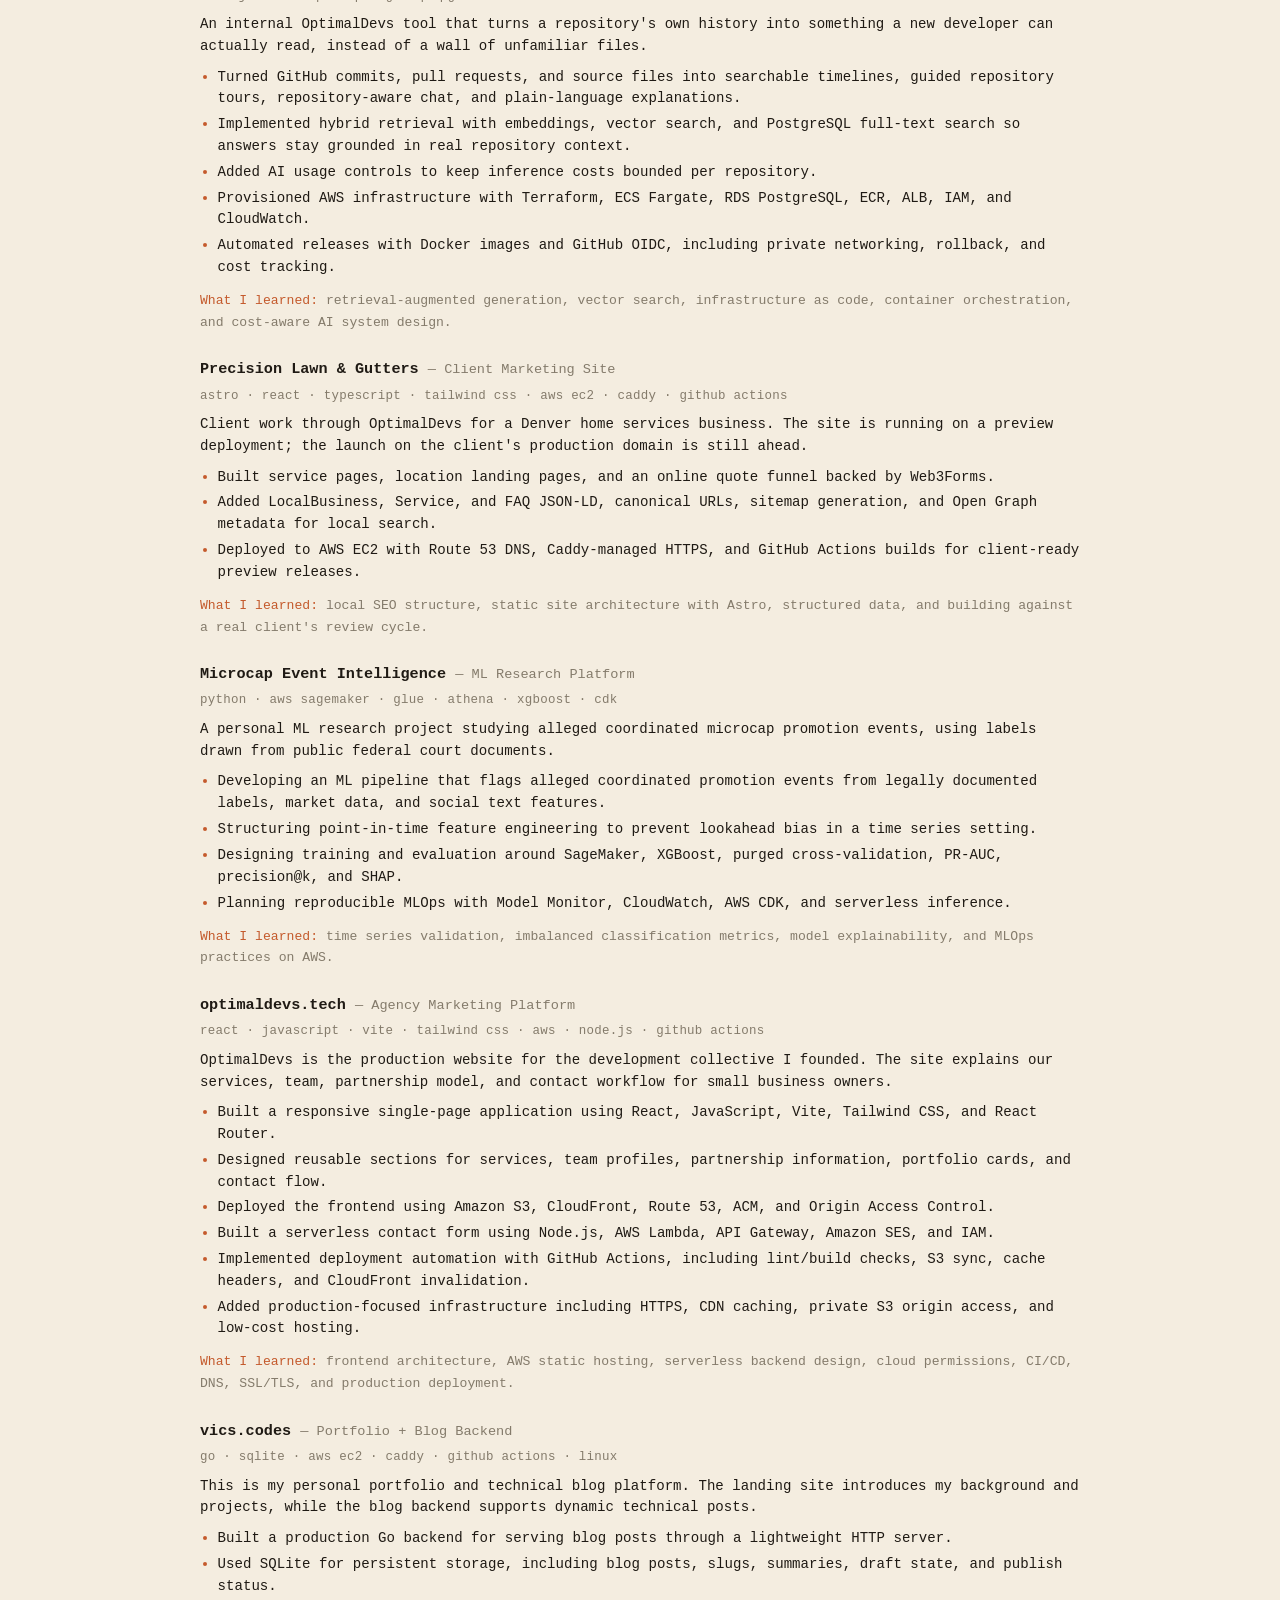
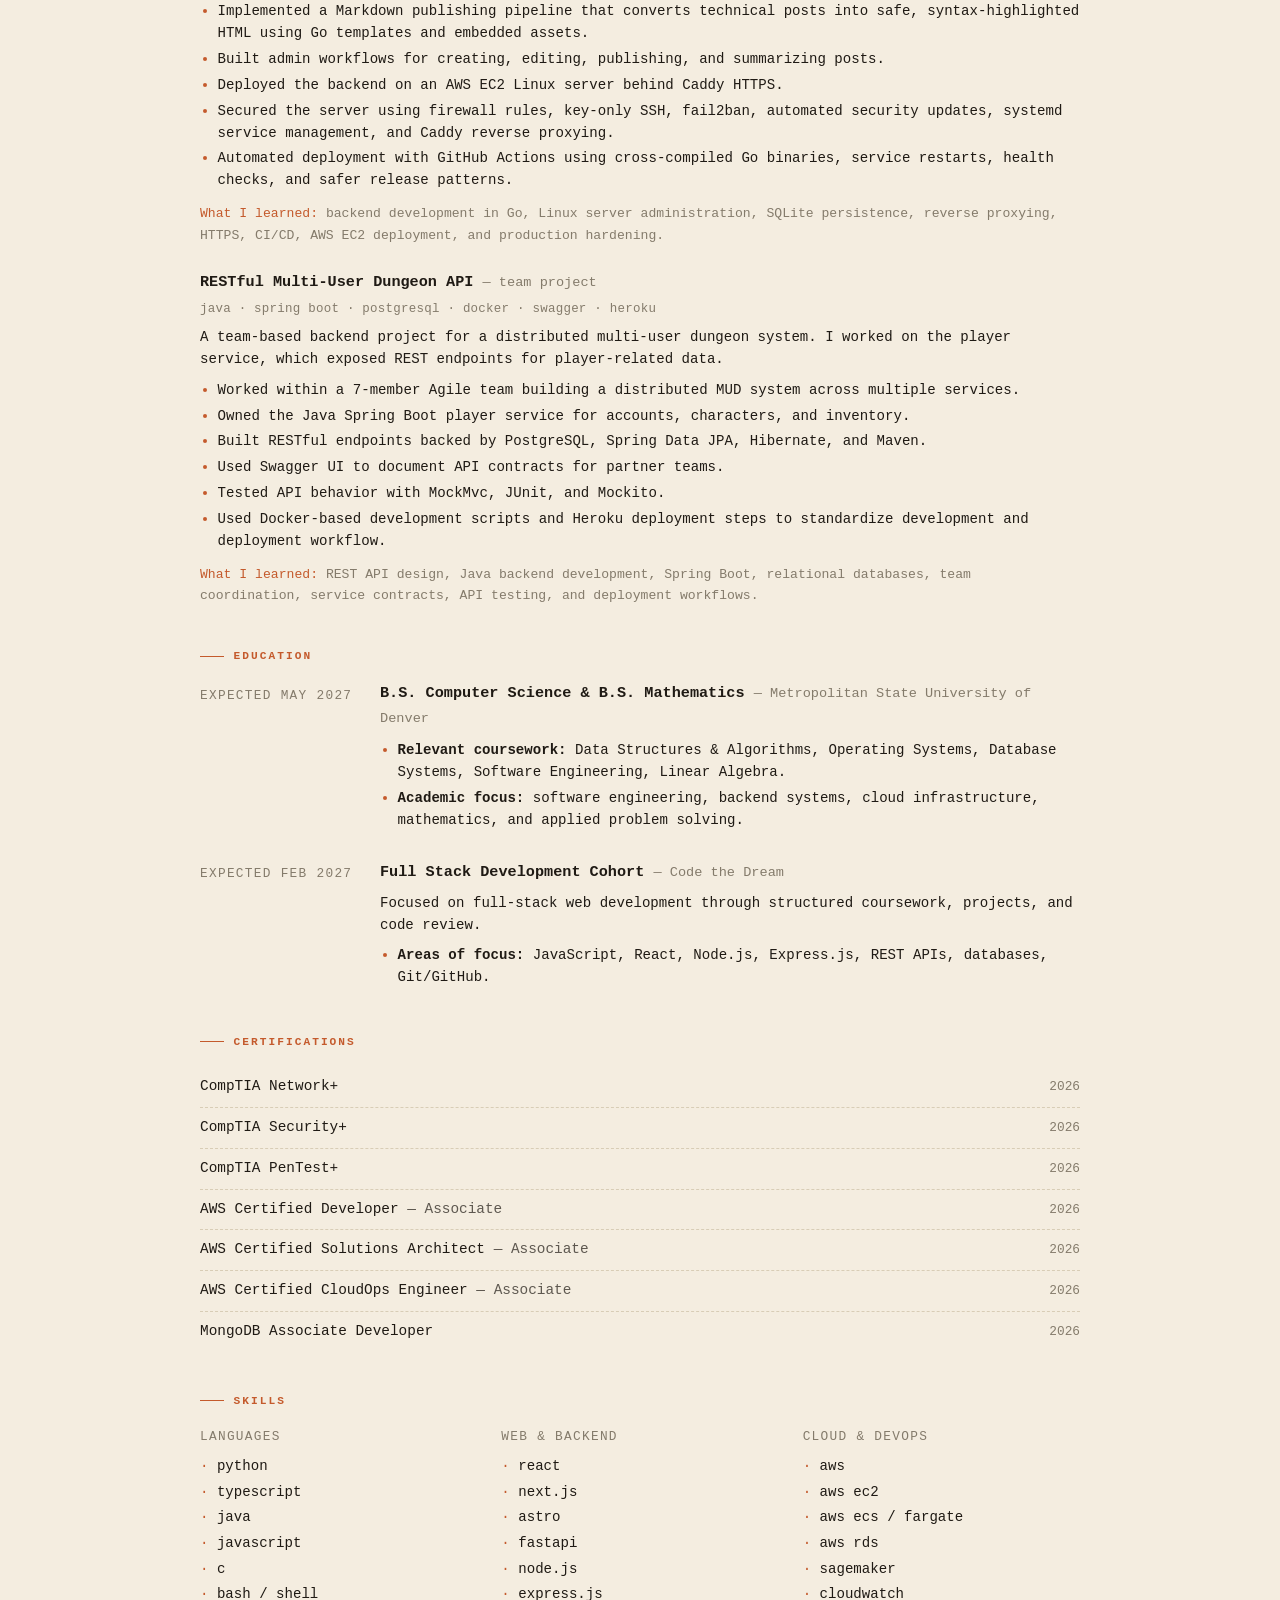
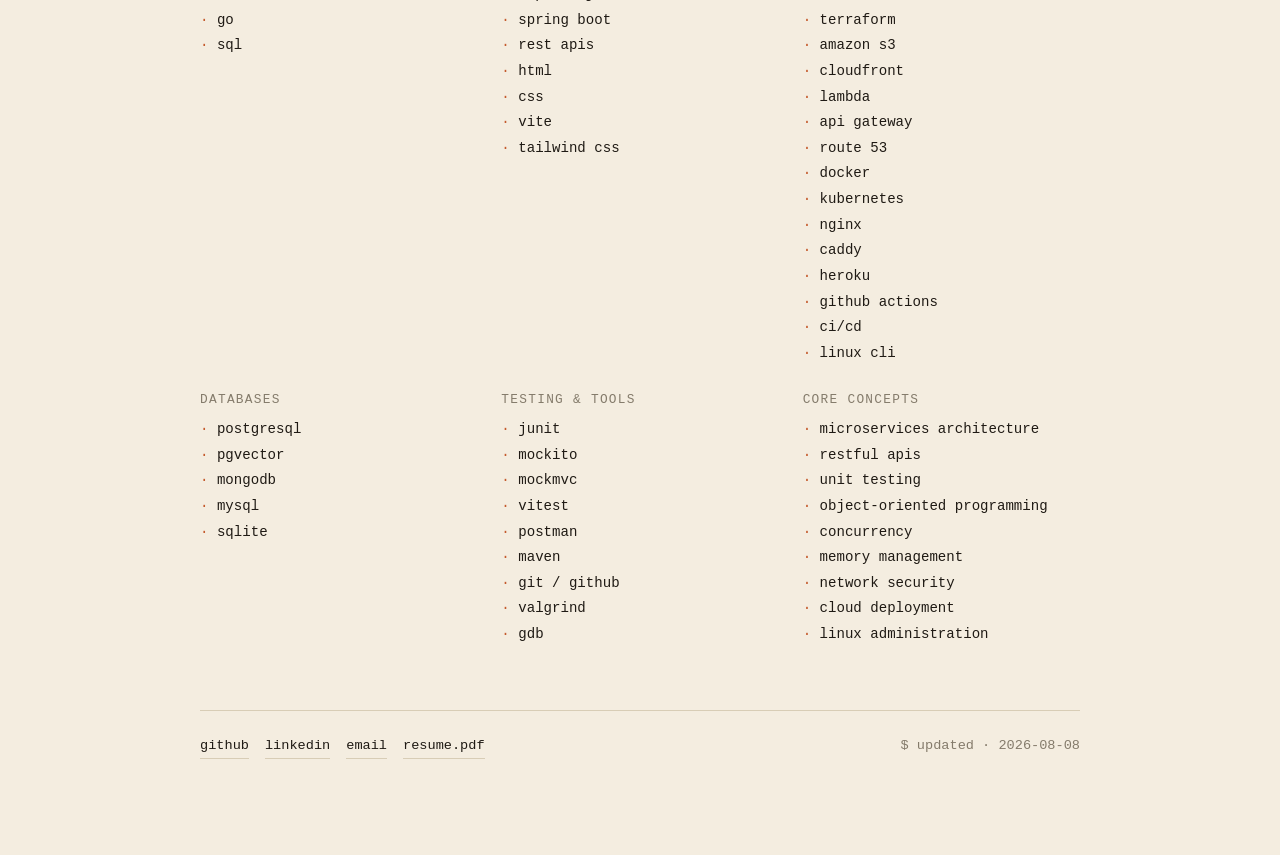
==== commit e32c20ab: "content(landing): drop commit count from the Precision project entry" ====
--- a/landing/experience.html
+++ b/landing/experience.html
@@ -115,7 +115,6 @@
           <p class="exp-stack">astro · react · typescript · tailwind css · aws ec2 · caddy · github actions</p>
           <p class="exp-desc">Client work through OptimalDevs for a Denver home services business. The site is running on a preview deployment; the launch on the client's production domain is still ahead.</p>
           <ul class="exp-bullets">
-            <li>Authored all 24 commits and 23 merged pull requests as the sole developer on a 15 page responsive site.</li>
             <li>Built service pages, location landing pages, and an online quote funnel backed by Web3Forms.</li>
             <li>Added LocalBusiness, Service, and FAQ JSON-LD, canonical URLs, sitemap generation, and Open Graph metadata for local search.</li>
             <li>Deployed to AWS EC2 with Route 53 DNS, Caddy-managed HTTPS, and GitHub Actions builds for client-ready preview releases.</li>
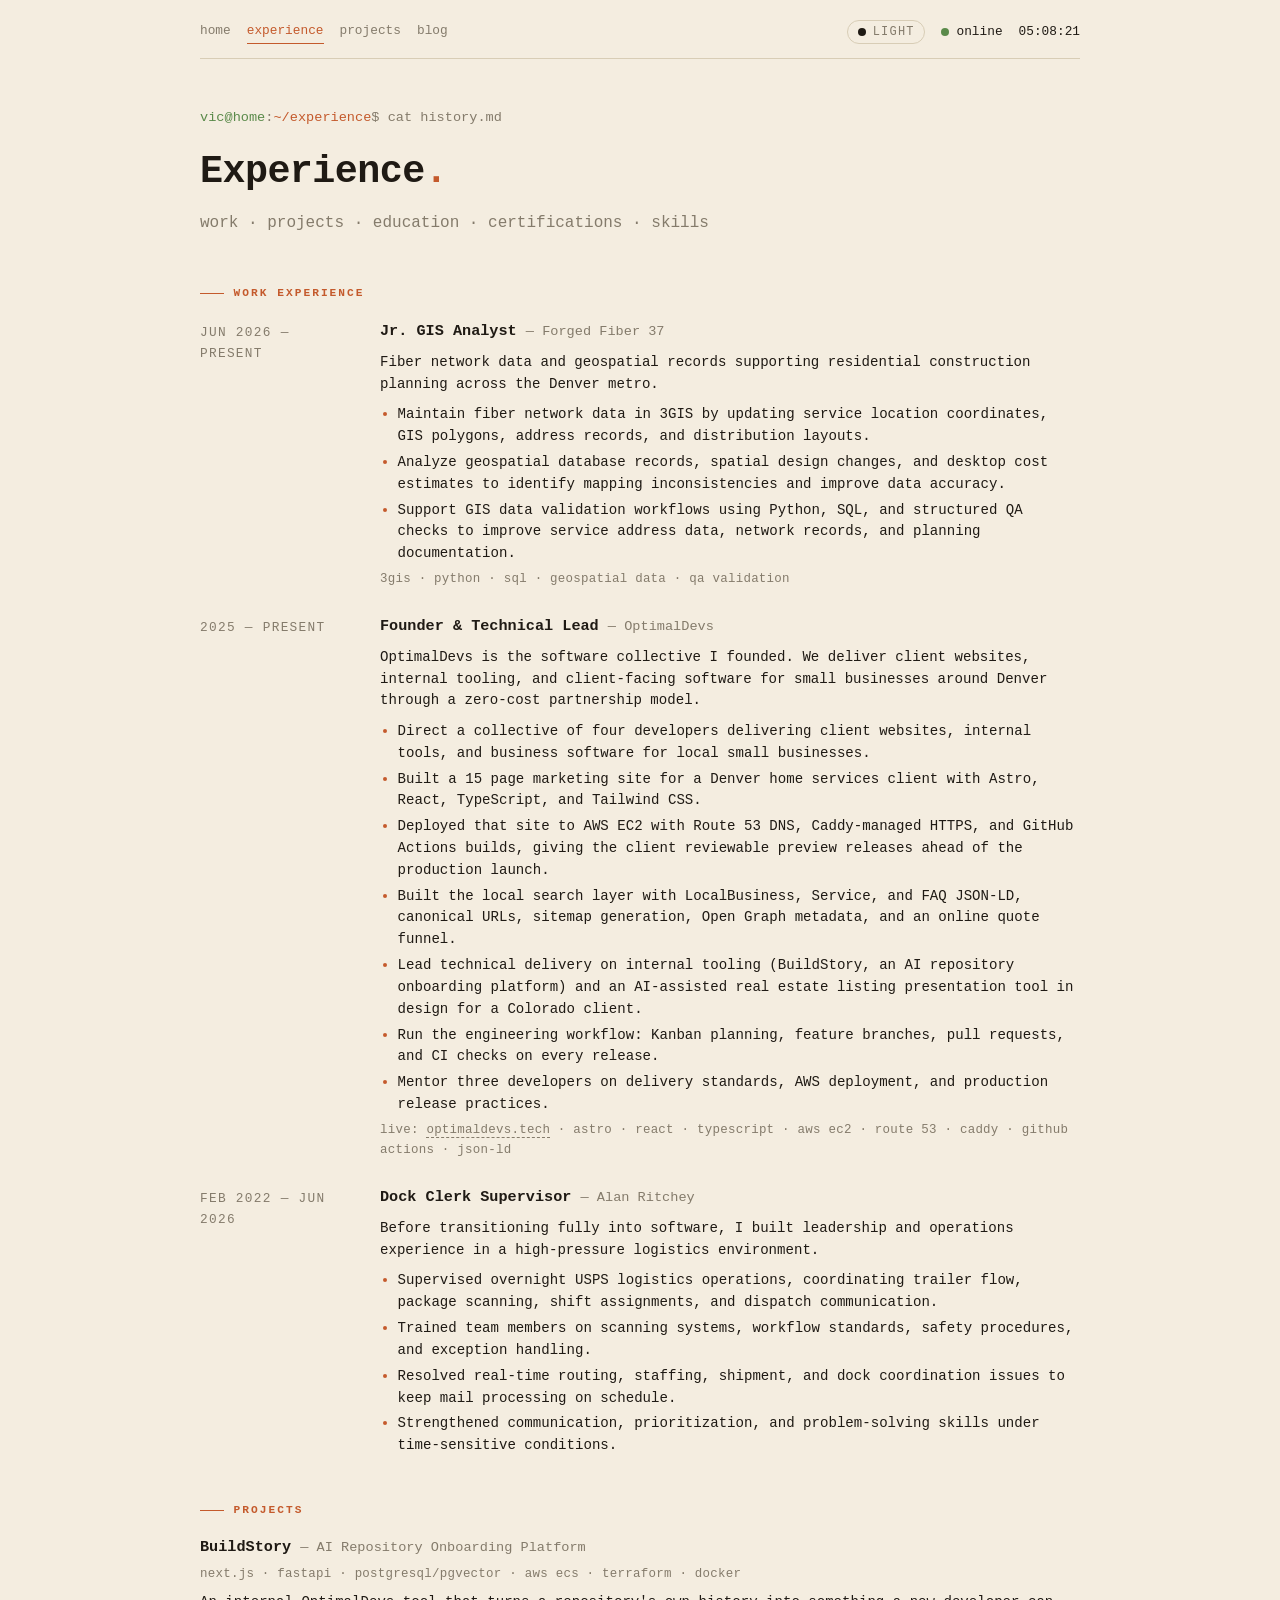
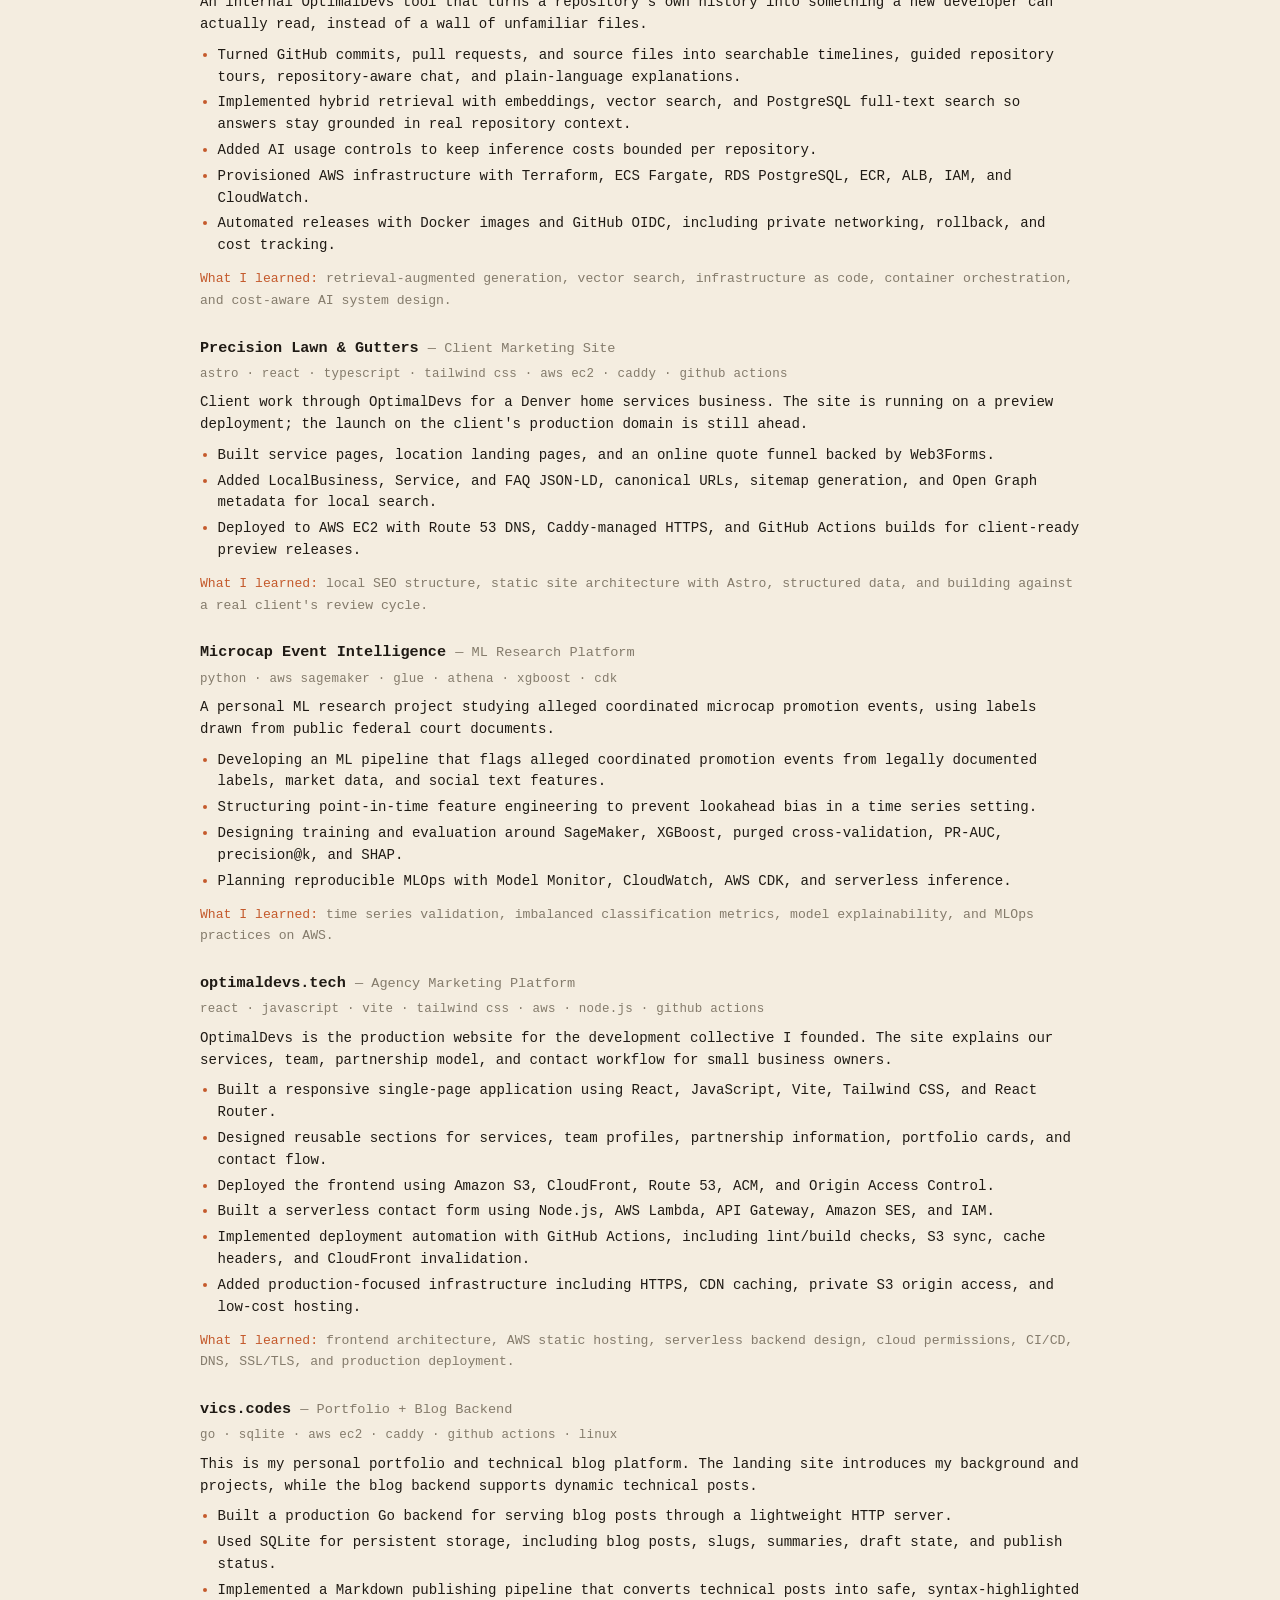
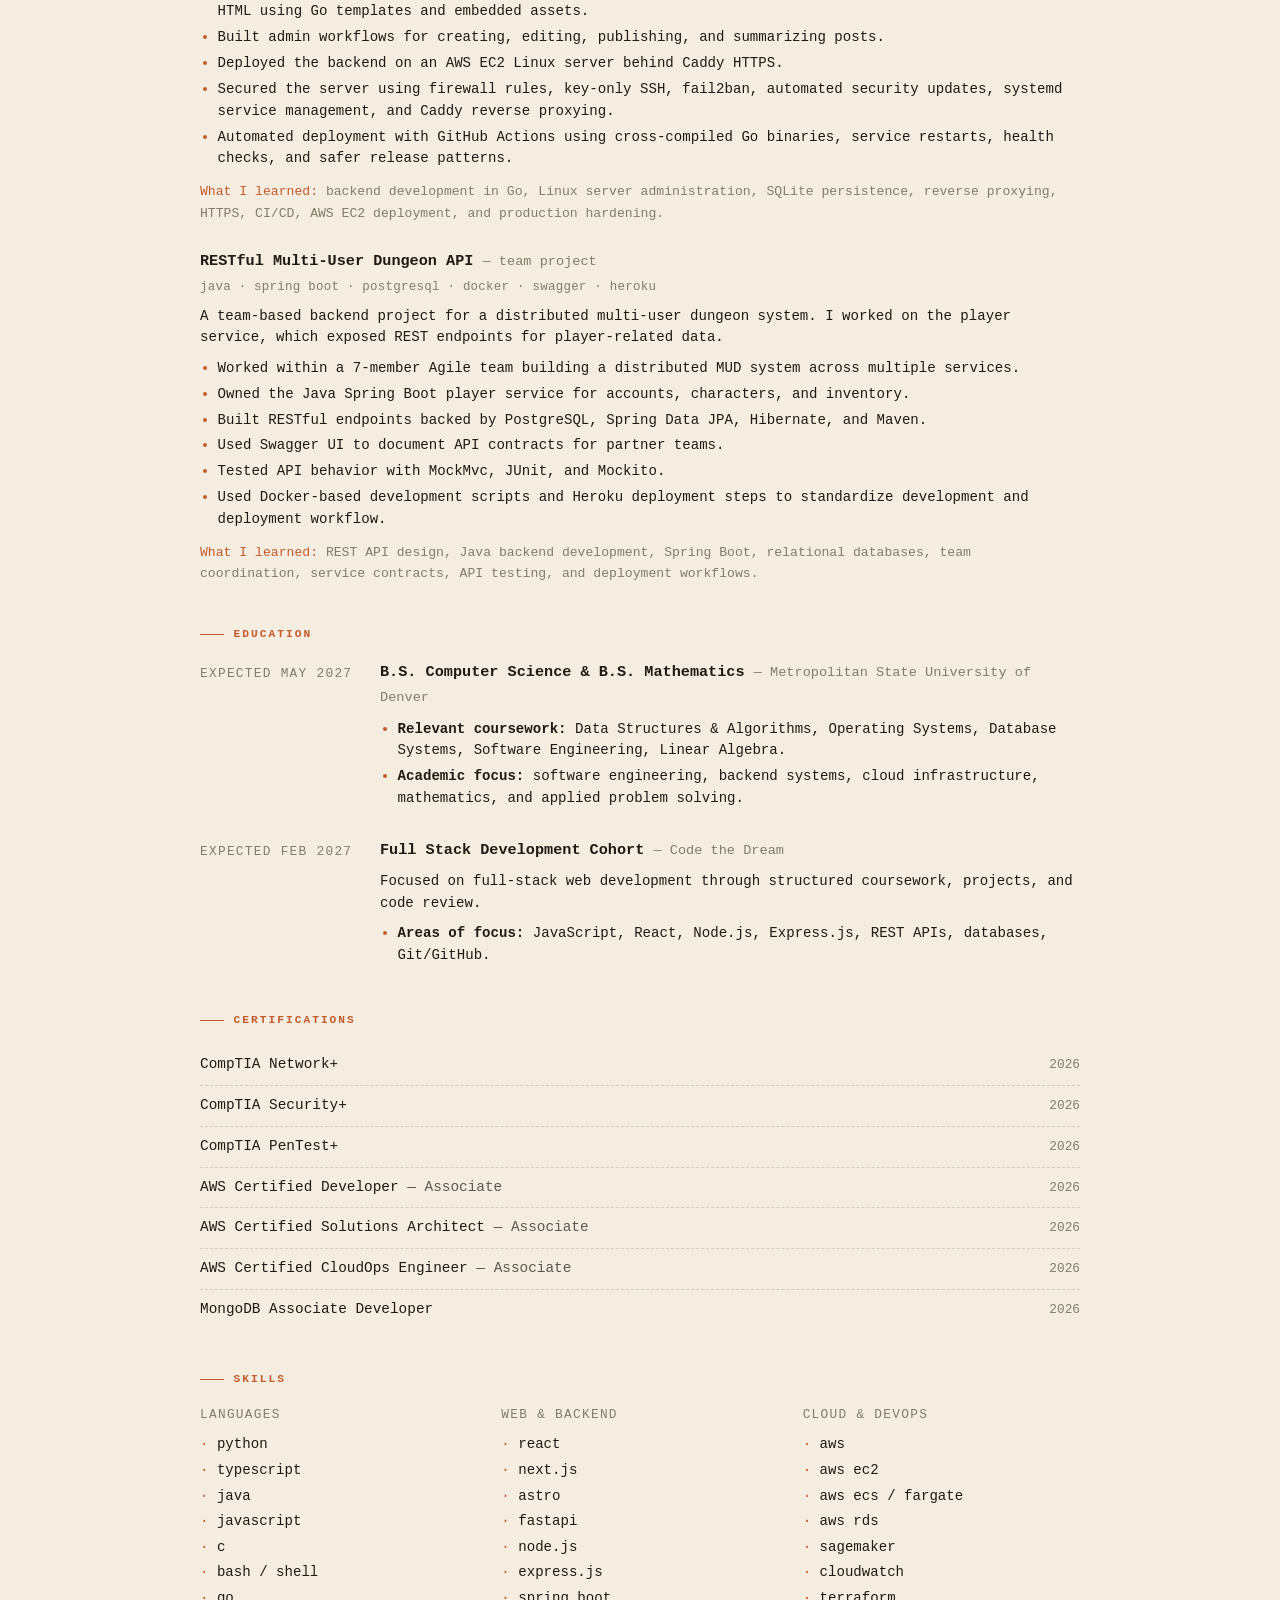
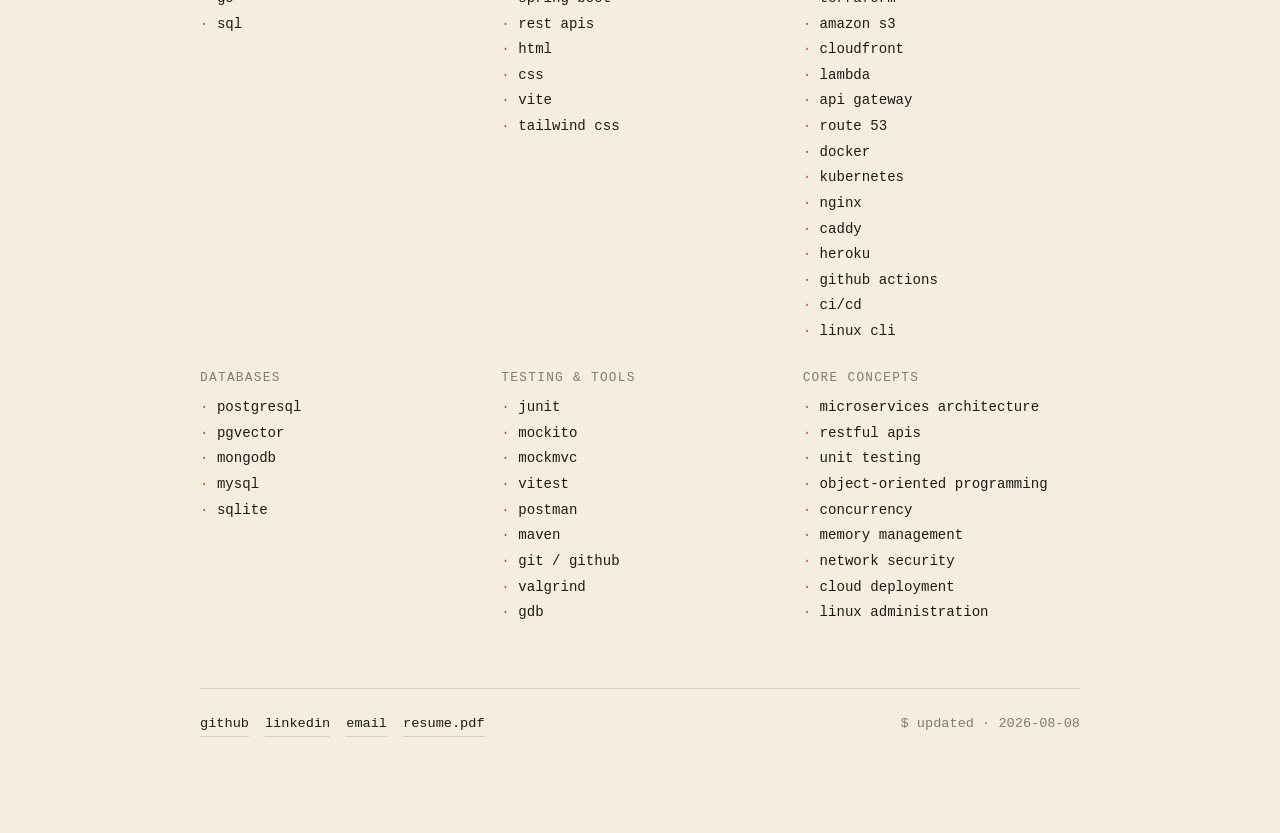
==== commit f2f95d3c: "content(landing): drop commit count from the OptimalDevs entry" ====
--- a/landing/experience.html
+++ b/landing/experience.html
@@ -61,7 +61,7 @@
           <p class="exp-desc">OptimalDevs is the software collective I founded. We deliver client websites, internal tooling, and client-facing software for small businesses around Denver through a zero-cost partnership model.</p>
           <ul class="exp-bullets">
             <li>Direct a collective of four developers delivering client websites, internal tools, and business software for local small businesses.</li>
-            <li>Independently authored all 24 commits and 23 merged pull requests behind a 15 page marketing site for a Denver home services client, built with Astro, React, TypeScript, and Tailwind CSS.</li>
+            <li>Built a 15 page marketing site for a Denver home services client with Astro, React, TypeScript, and Tailwind CSS.</li>
             <li>Deployed that site to AWS EC2 with Route 53 DNS, Caddy-managed HTTPS, and GitHub Actions builds, giving the client reviewable preview releases ahead of the production launch.</li>
             <li>Built the local search layer with LocalBusiness, Service, and FAQ JSON-LD, canonical URLs, sitemap generation, Open Graph metadata, and an online quote funnel.</li>
             <li>Lead technical delivery on internal tooling (BuildStory, an AI repository onboarding platform) and an AI-assisted real estate listing presentation tool in design for a Colorado client.</li>
